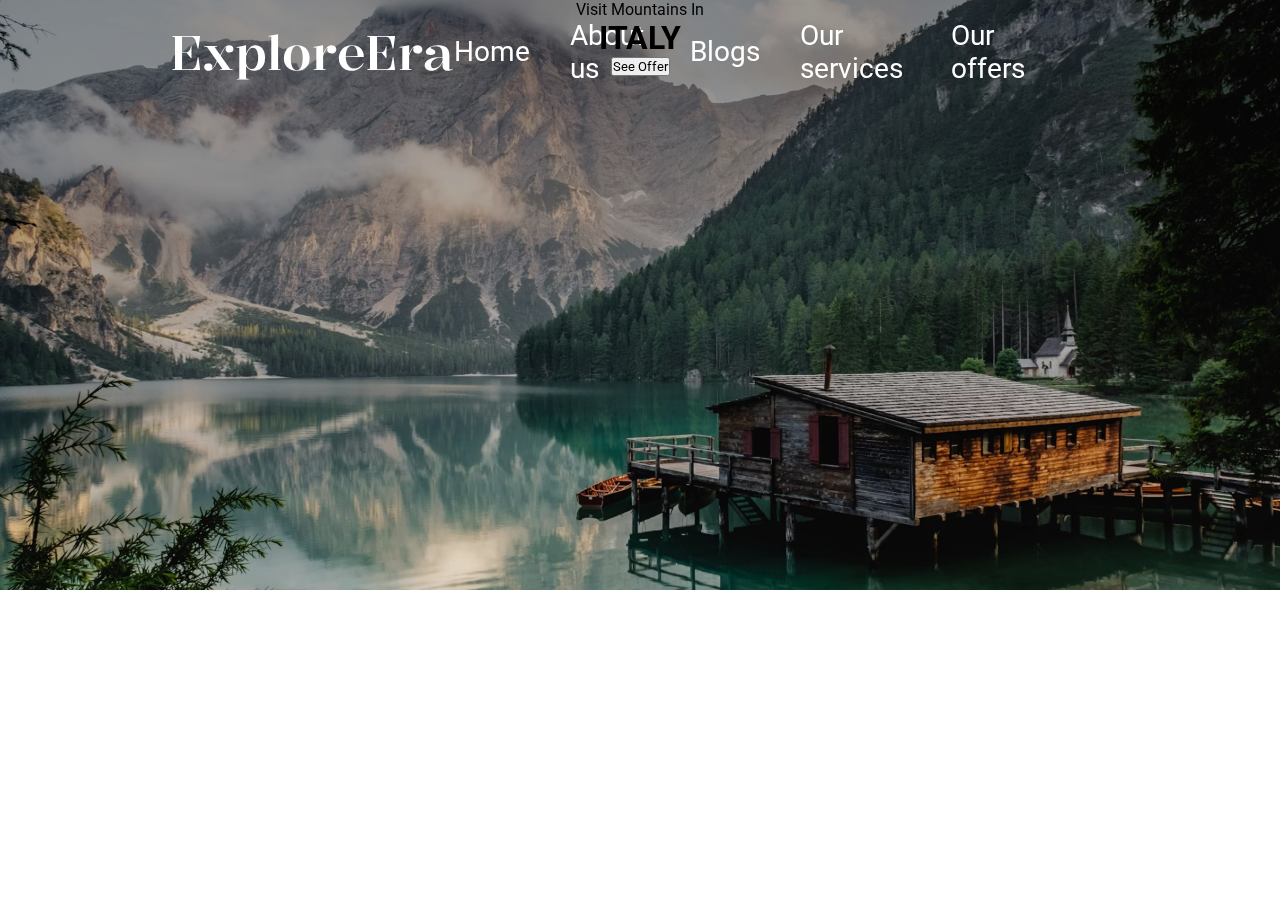
==== Home/index.html @ 0186b622 "header & First Section" ====
<!DOCTYPE html>
<html lang="en">
<head>
    <meta charset="UTF-8">
    <meta name="viewport" content="width=device-width, initial-scale=1.0">
    <link rel="stylesheet" href="style.css">
    <title>ExploreEra</title>
</head>
<body>
    <header>
        <nav>
            <div class="logo">
                <h1>ExploreEra</h1>
            </div>
            <menu>
                <a href="#">Home</a>
                <a href="#">About us</a>
                <a href="#">Blogs</a>
                <a href="#">Our services</a>
                <a href="#">Our offers</a>
                <div class="user"></div>
            </menu>
        </nav>
    </header>
    <section class="main">
        <img src="./images/main.png" alt="">
        <div class="main-text">
            <p>Visit Mountains In</p>
            <h1>ITALY</h1>
            <button>See Offer</button>
        </div>
    </section>
    <section></section>
    <section></section>
    <section></section>
    <section></section>
    <section></section>
    <footer></footer>

    <script src="./app.js"></script>
</body>
</html>
---- Home/style.css ----
@import url('https://fonts.googleapis.com/css2?family=Kalnia:wght@500&display=swap');
@import url('https://fonts.googleapis.com/css2?family=Kalnia:wght@500&family=Roboto:ital,wght@0,100;0,300;0,400;0,500;0,700;0,900;1,100;1,300;1,400;1,500;1,700;1,900&display=swap');

:root {
    --button-color: #FF6700;
    --text-title-color: #424244;
    --text-color: #252525;
    --bg-color: #EAE9E9;
}

* {
    margin: 0;
    padding: 0;
    box-sizing: border-box;
    font-family: "Roboto", sans-serif;
}

/* ------------- Header ----------- */
header {
    position: fixed;
    width: 100%;
    height: 105px;
    background-color: transparent;
    transition: background-color 0.3s ease;
    color: white;
    padding: 20px 170px 20px 170px;
    display: flex;
    gap: 10px;
    z-index: 99;
}

.header-fixed {
    background-color: var(--bg-color);
    color: var(--text-title-color);
}

nav {
    width: 100%;
    max-width: 1580px;
    margin: 0 auto;
    height: auto;
    display: flex;
    justify-content: space-between;
    align-items: center;
}

.logo h1{
    font-family: "Kalnia", serif;
    font-weight: 500;
    font-size: 48px;
    line-height: 64.56px;
}

/* ------------ Header Menu -------- */

menu {
    width: 831px;
    height: 40px;
    display: flex;
    justify-content: end;
    align-items: center;
    gap: 40px;
    transition: background-color 0.3s ease;
}

.fixed-colors {
    color: var(--text-title-color);
}

menu a {
    font-weight: 400;
    font-size: 28px;
    line-height: 32.81px;
    letter-spacing: 5%;
    text-decoration: none;
    color: white;
}

menu .user {
    width: 40px;
    height: 40px;
}

.user-default {
    background-image: url(./images/User\(1\).png);
}

.user-scrolled {
    background-image: url(./images/User.png);
}

/* ----------- Main Section -------- */

.main {
    position: absolute;
    width: 100%;
    display: flex;
    justify-content: center;
    padding: 0 170px;
}

.main img {
    position: absolute;
    top: 0;
    max-width: 100%; 
    height: auto; 
}

.main-text {
    position: relative;
    z-index: 99;
    display: flex;
    flex-direction: column;
    align-items: center;
    justify-content: center;
    margin: 0 auto;
}
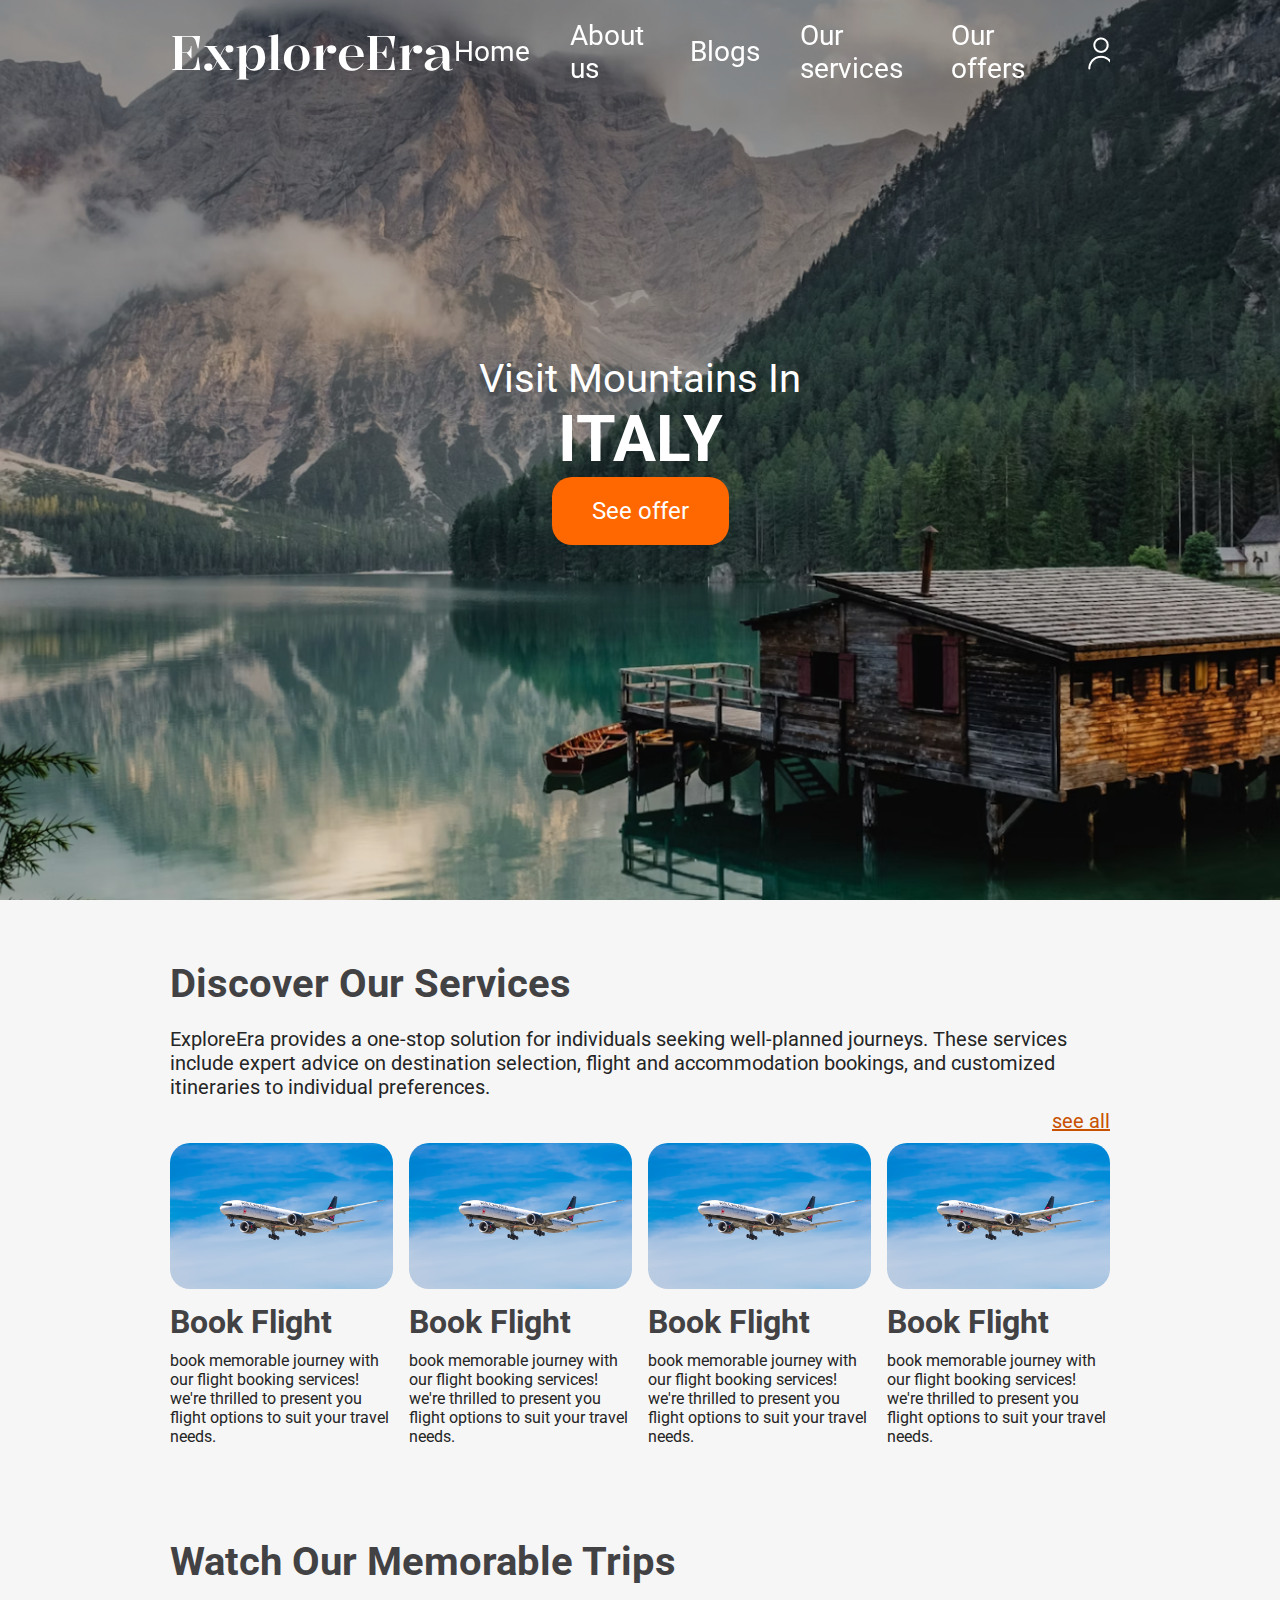
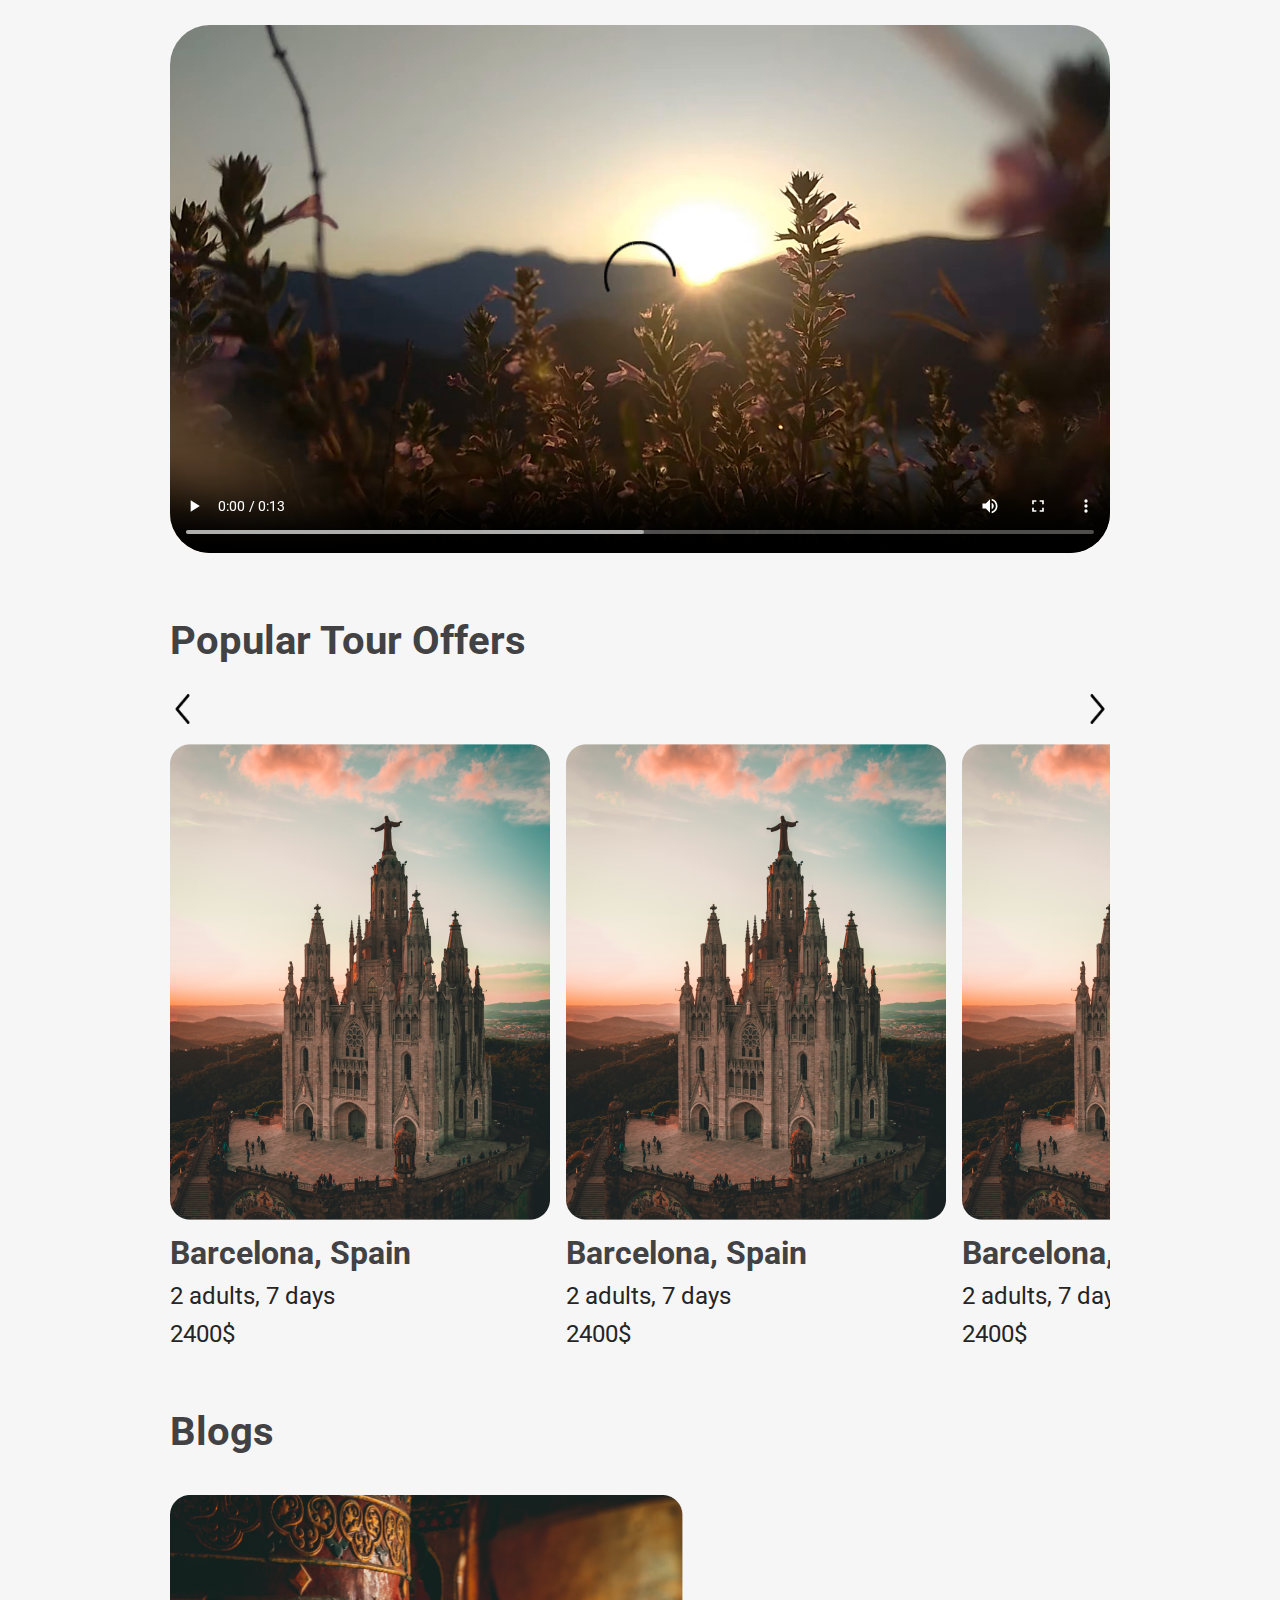
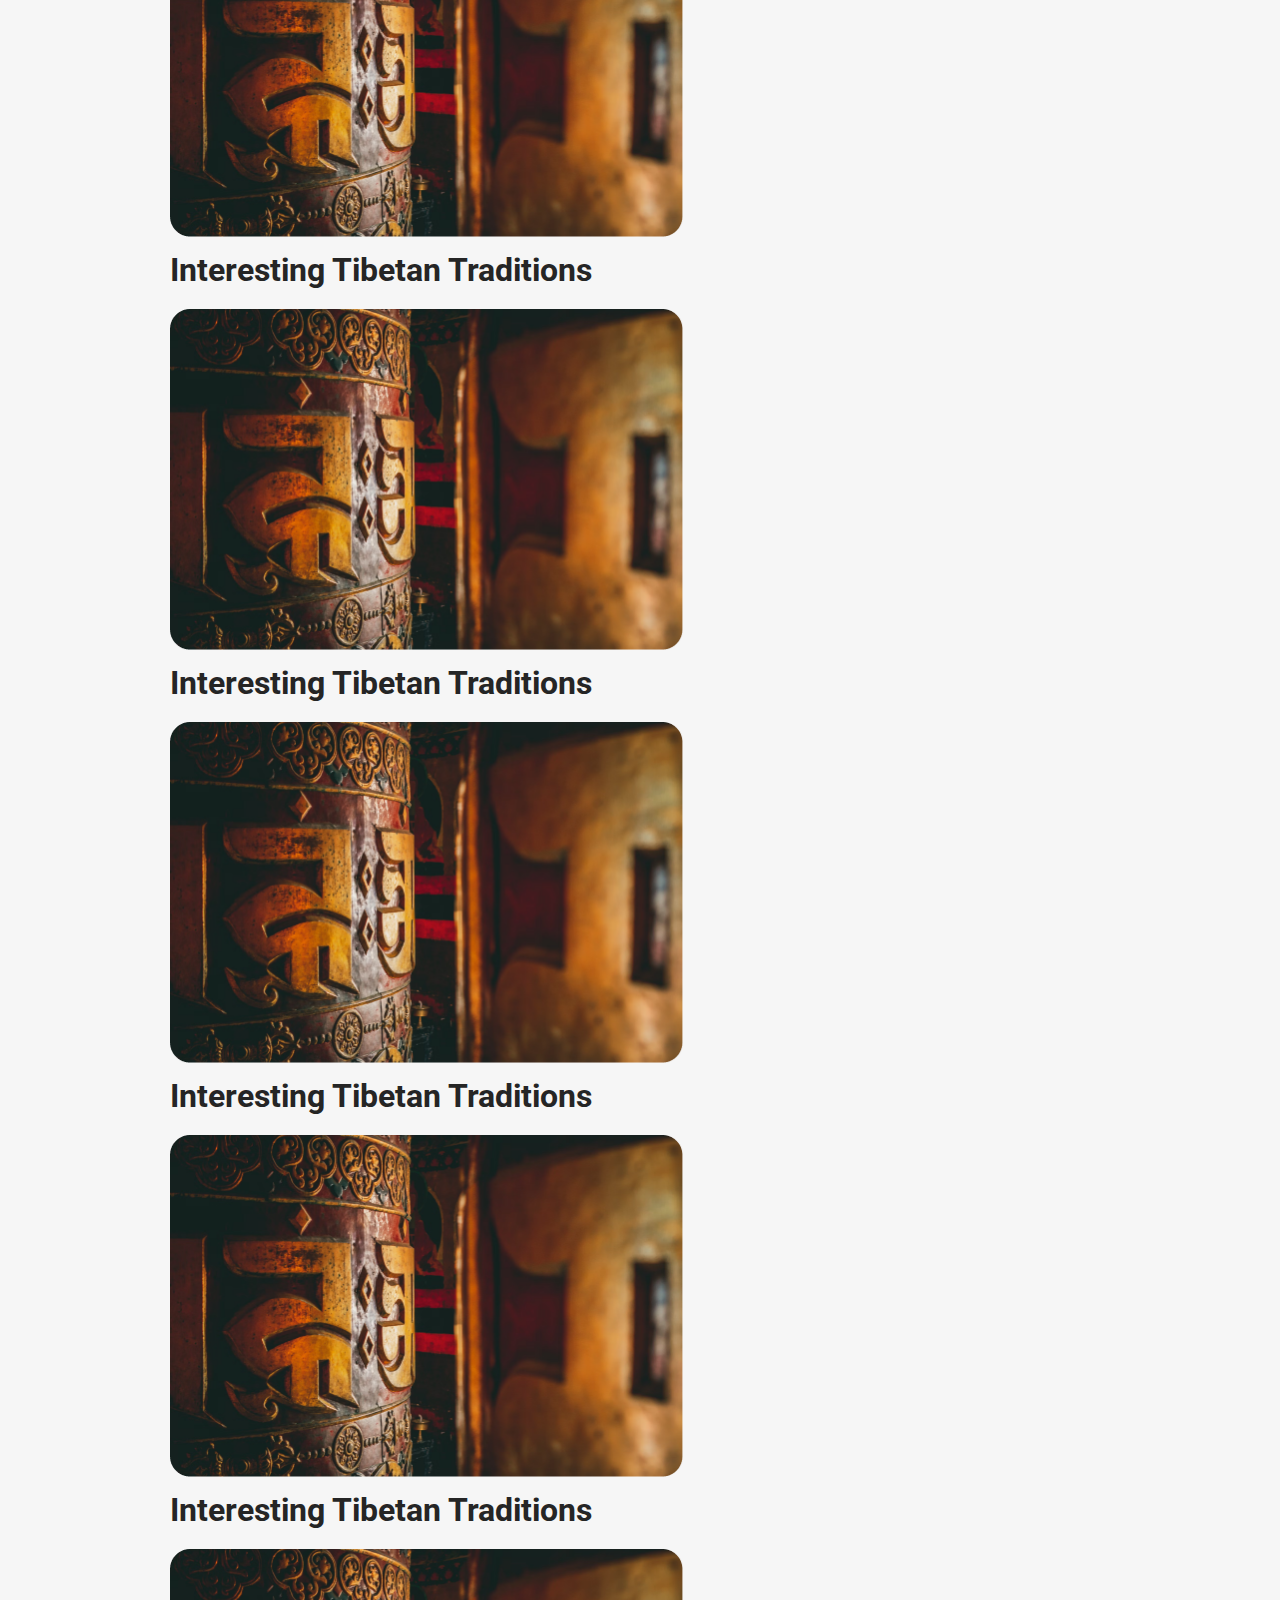
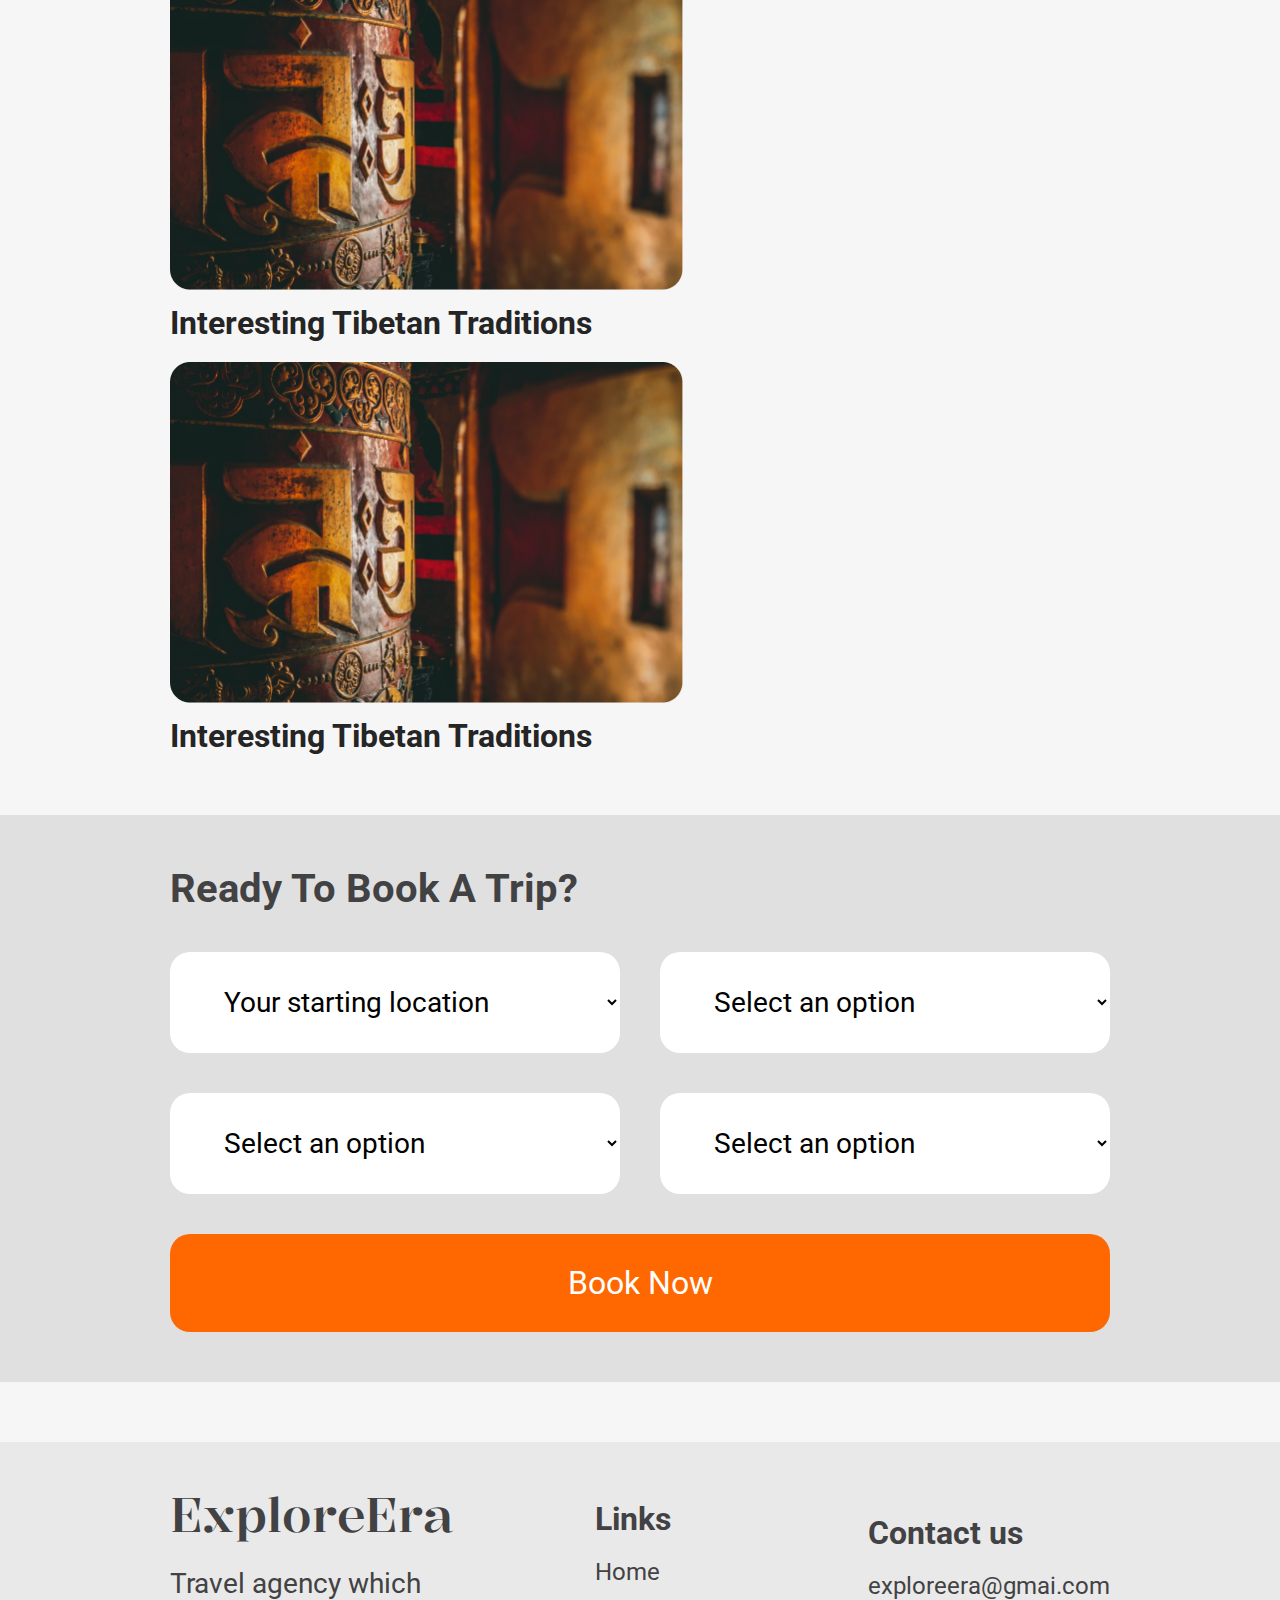
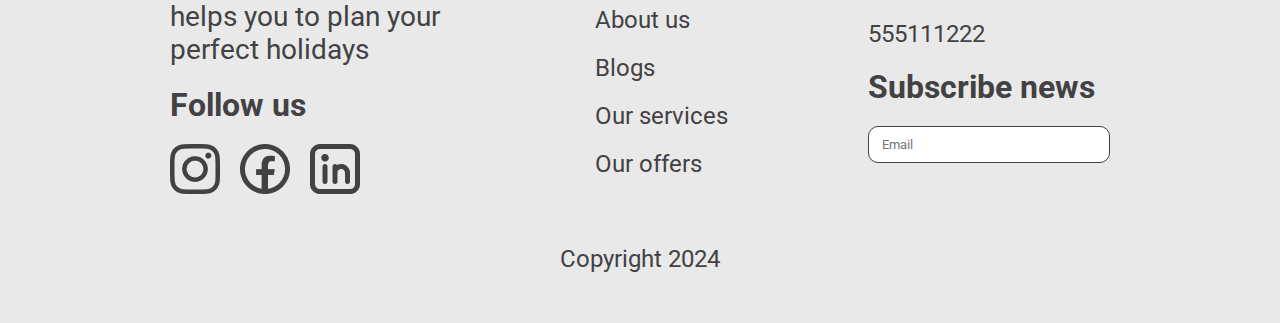
==== commit 3c79cb13: "Main Page Main markup" ====
--- a/Home/index.html
+++ b/Home/index.html
@@ -1,16 +1,18 @@
 <!DOCTYPE html>
 <html lang="en">
+
 <head>
     <meta charset="UTF-8">
     <meta name="viewport" content="width=device-width, initial-scale=1.0">
     <link rel="stylesheet" href="style.css">
     <title>ExploreEra</title>
 </head>
+
 <body>
     <header>
         <nav>
             <div class="logo">
-                <h1>ExploreEra</h1>
+                <a id="logo-text" href="./index.html">ExploreEra</a>
             </div>
             <menu>
                 <a href="#">Home</a>
@@ -18,25 +20,283 @@
                 <a href="#">Blogs</a>
                 <a href="#">Our services</a>
                 <a href="#">Our offers</a>
-                <div class="user"></div>
+                <div class="user user-default"></div>
             </menu>
         </nav>
     </header>
     <section class="main">
-        <img src="./images/main.png" alt="">
-        <div class="main-text">
-            <p>Visit Mountains In</p>
-            <h1>ITALY</h1>
-            <button>See Offer</button>
-        </div>
-    </section>
-    <section></section>
-    <section></section>
-    <section></section>
-    <section></section>
-    <section></section>
-    <footer></footer>
+        <div class="main-img">
+            <div class="main-text">
+                <p>Visit Mountains In</p>
+                <h1>ITALY</h1>
+                <button>See offer</button>
+            </div>
+        </div>
+    </section>
+    <section class="services">
+        <div class="services-container">
+            <div class="services-title">
+                <h1>Discover Our Services</h1>
+                <p>ExploreEra provides a one-stop solution for individuals seeking well-planned journeys. These services
+                    include expert advice on destination selection, flight and accommodation bookings, and customized
+                    itineraries to individual preferences.</p>
+            </div>
+            <div class="seeAll">
+                <a href="#">see all</a>
+            </div>
+            <div class="services-card">
+                <div class="first-card">
+                    <div class="first-card-img">
+                        <img src="./images/image 2(1).png" alt="">
+                    </div>
+                    <h3>Book Flight</h3>
+                    <p>book memorable journey with our flight booking services! we're thrilled to present you flight
+                        options to suit your travel needs.</p>
+                </div>
+                <div class="first-card">
+                    <div class="first-card-img">
+                        <img src="./images/image 2(1).png" alt="">
+                    </div>
+                    <h3>Book Flight</h3>
+                    <p>book memorable journey with our flight booking services! we're thrilled to present you flight
+                        options to suit your travel needs.</p>
+                </div>
+                <div class="first-card">
+                    <div class="first-card-img">
+                        <img src="./images/image 2(1).png" alt="">
+                    </div>
+                    <h3>Book Flight</h3>
+                    <p>book memorable journey with our flight booking services! we're thrilled to present you flight
+                        options to suit your travel needs.</p>
+                </div>
+                <div class="first-card">
+                    <div class="first-card-img">
+                        <img src="./images/image 2(1).png" alt="">
+                    </div>
+                    <h3>Book Flight</h3>
+                    <p>book memorable journey with our flight booking services! we're thrilled to present you flight
+                        options to suit your travel needs.</p>
+                </div>
+            </div>
+        </div>
+    </section>
+    <section class="video-section">
+        <div class="video-container">
+            <div class="video-title">
+                <h1>Watch Our Memorable Trips</h1>
+            </div>
+            <div class="video">
+                <video id="video1" controls>
+                    <source src="./images/Beautiful Sunrise & The Flowers NO COPYRIGHT VIDEO NATURE.mp4"
+                        type="video/mp4">
+                </video>
+            </div>
+        </div>
+    </section>
+    <section class="tour-offers-section">
+        <div class="tour-container">
+            <div class="tour-title">
+                <h1>Popular Tour Offers</h1>
+            </div>
+            <div class="carousel">
+                <img class="prev-btn" src="./images/back.png" alt="">
+                <img class="next-btn" src="./images/next.png" alt="">
+            </div>
+            <div class="carousel-card-container">
+                <div class="carousel-card">
+                    <div class="carousel-card-img">
+                        <img src="./images/image 5.png" alt="">
+                    </div>
+                    <h3>Barcelona, Spain</h3>
+                    <p>2 adults, 7 days</p>
+                    <p>2400$</p>
+                </div>
+                <div class="carousel-card">
+                    <div class="carousel-card-img">
+                        <img src="./images/image 5.png" alt="">
+                    </div>
+                    <h3>Barcelona, Spain</h3>
+                    <p>2 adults, 7 days</p>
+                    <p>2400$</p>
+                </div>
+                <div class="carousel-card">
+                    <div class="carousel-card-img">
+                        <img src="./images/image 5.png" alt="">
+                    </div>
+                    <h3>Barcelona, Spain</h3>
+                    <p>2 adults, 7 days</p>
+                    <p>2400$</p>
+                </div>
+                <div class="carousel-card">
+                    <div class="carousel-card-img">
+                        <img src="./images/image 5.png" alt="">
+                    </div>
+                    <h3>Barcelona, Spain</h3>
+                    <p>2 adults, 7 days</p>
+                    <p>2400$</p>
+                </div>
+                <div class="carousel-card">
+                    <div class="carousel-card-img">
+                        <img src="./images/image 5.png" alt="">
+                    </div>
+                    <h3>Barcelona, Spain</h3>
+                    <p>2 adults, 7 days</p>
+                    <p>2400$</p>
+                </div>
+                <div class="carousel-card">
+                    <div class="carousel-card-img">
+                        <img src="./images/image 5.png" alt="">
+                    </div>
+                    <h3>Barcelona, Spain</h3>
+                    <p>2 adults, 7 days</p>
+                    <p>2400$</p>
+                </div>
+                <div class="carousel-card">
+                    <div class="carousel-card-img">
+                        <img src="./images/image 5.png" alt="">
+                    </div>
+                    <h3>Barcelona, Spain</h3>
+                    <p>2 adults, 7 days</p>
+                    <p>2400$</p>
+                </div>
+                <div class="carousel-card">
+                    <div class="carousel-card-img">
+                        <img src="./images/image 5.png" alt="">
+                    </div>
+                    <h3>Barcelona, Spain</h3>
+                    <p>2 adults, 7 days</p>
+                    <p>2400$</p>
+                </div>
+                <div class="carousel-card">
+                    <div class="carousel-card-img">
+                        <img src="./images/image 5.png" alt="">
+                    </div>
+                    <h3>Barcelona, Spain</h3>
+                    <p>2 adults, 7 days</p>
+                    <p>2400$</p>
+                </div>
+            </div>
+        </div>
+    </section>
+    <section class="blogs-section">
+        <div class="blogs-container">
+            <h1>Blogs</h1>
+            <div class="blog-cards-container">
+                <div class="blog-cards">
+                    <div class="blogs-img">
+                        <img src="./images/image 6.png" alt="">
+                    </div>
+                    <h3>Interesting Tibetan Traditions</h3>
+                </div>
+                <div class="blog-cards">
+                    <div class="blogs-img">
+                        <img src="./images/image 6.png" alt="">
+                    </div>
+                    <h3>Interesting Tibetan Traditions</h3>
+                </div>
+                <div class="blog-cards">
+                    <div class="blogs-img">
+                        <img src="./images/image 6.png" alt="">
+                    </div>
+                    <h3>Interesting Tibetan Traditions</h3>
+                </div>
+                <div class="blog-cards">
+                    <div class="blogs-img">
+                        <img src="./images/image 6.png" alt="">
+                    </div>
+                    <h3>Interesting Tibetan Traditions</h3>
+                </div>
+                <div class="blog-cards">
+                    <div class="blogs-img">
+                        <img src="./images/image 6.png" alt="">
+                    </div>
+                    <h3>Interesting Tibetan Traditions</h3>
+                </div>
+                <div class="blog-cards">
+                    <div class="blogs-img">
+                        <img src="./images/image 6.png" alt="">
+                    </div>
+                    <h3>Interesting Tibetan Traditions</h3>
+                </div>
+            </div>
+        </div>
+    </section>
+    <section class="book">
+        <div class="book-container">
+            <h1>Ready To Book A Trip?</h1>
+            <div class="book-input">
+                <select id="dropdown" name="dropdown">
+                    <option value="default" selected>Your starting location</option>
+                    <option value="option1">Option 1</option>
+                    <option value="option2">Option 2</option>
+                    <option value="option3">Option 3</option>
+                </select>
+
+                <select id="dropdown" name="dropdown">
+                    <option value="default" selected>Select an option</option>
+                    <option value="option1">Option 1</option>
+                    <option value="option2">Option 2</option>
+                    <option value="option3">Option 3</option>
+                </select>
+
+                <select id="dropdown" name="dropdown">
+                    <option value="default" selected>Select an option</option>
+                    <option value="option1">Option 1</option>
+                    <option value="option2">Option 2</option>
+                    <option value="option3">Option 3</option>
+                </select>
+
+                <select id="dropdown" name="dropdown">
+                    <option value="default" selected>Select an option</option>
+                    <option value="option1">Option 1</option>
+                    <option value="option2">Option 2</option>
+                    <option value="option3">Option 3</option>
+                </select>
+
+            </div>
+            <button>Book Now</button>
+        </div>
+    </section>
+    <footer>
+        <div class="footer-container">
+            <div class="footer-links">
+                <div class="first-section">
+                    <h1>ExploreEra</h1>
+                    <p>Travel agency which helps you to plan your perfect holidays</p>
+                    <h3>Follow us</h3>
+                    <div class="social-links">
+                        <img src="./images/Vector.png" alt="instagram">
+                        <img src="./images/Vector(1).png" alt="Facebook">
+                        <img src="./images/Vector(2).png" alt="Linkdin">
+                    </div>
+                </div>
+                <div class="second-section">
+                    <h5>Links</h5>
+                    <p>Home</p>
+                    <p>About us</p>
+                    <p>Blogs</p>
+                    <p>Our services</p>
+                    <p>Our offers</p>
+                </div>
+                <div class="third-section">
+                    <div class="contact">
+                        <h2>Contact us</h2>
+                        <p>exploreera@gmai.com</p>
+                        <p>555111222</p>
+                    </div>
+                    <div class="sub-news">
+                        <h2>Subscribe news</h2>
+                        <input type="text" placeholder="Email">
+                    </div>
+                </div>
+            </div>
+            <div class="copyright">
+                <p>Copyright 2024</p>
+            </div>
+        </div>
+    </footer>
 
     <script src="./app.js"></script>
 </body>
+
 </html>--- a/Home/style.css
+++ b/Home/style.css
@@ -6,6 +6,9 @@
     --text-title-color: #424244;
     --text-color: #252525;
     --bg-color: #EAE9E9;
+    --button-hover: #C85100;
+    --book-background: #E0E0E0;
+    --main-bg-color: #F6F6F6;
 }
 
 * {
@@ -15,7 +18,33 @@
     font-family: "Roboto", sans-serif;
 }
 
+a {
+    text-decoration: none;
+    color: white;
+}
+
+body {
+    background-color: var(--main-bg-color);
+}
+
+.fixed-colors {
+    color: var(--text-title-color);
+}
+
+.header-fixed {
+    background-color: var(--bg-color);
+}
+.user-default {
+    background-image: url(./images/User\(1\).png);
+}
+
+.user-scrolled {
+    background-image: url(./images/User.png);
+}
+
+
 /* ------------- Header ----------- */
+
 header {
     position: fixed;
     width: 100%;
@@ -29,10 +58,6 @@
     z-index: 99;
 }
 
-.header-fixed {
-    background-color: var(--bg-color);
-    color: var(--text-title-color);
-}
 
 nav {
     width: 100%;
@@ -44,7 +69,8 @@
     align-items: center;
 }
 
-.logo h1{
+.logo a {
+    text-decoration: none;
     font-family: "Kalnia", serif;
     font-weight: 500;
     font-size: 48px;
@@ -63,9 +89,6 @@
     transition: background-color 0.3s ease;
 }
 
-.fixed-colors {
-    color: var(--text-title-color);
-}
 
 menu a {
     font-weight: 400;
@@ -81,37 +104,456 @@
     height: 40px;
 }
 
-.user-default {
-    background-image: url(./images/User\(1\).png);
-}
-
-.user-scrolled {
-    background-image: url(./images/User.png);
-}
 
 /* ----------- Main Section -------- */
 
 .main {
-    position: absolute;
-    width: 100%;
-    display: flex;
-    justify-content: center;
+    width: 100%;
+    height: 100vh;
+    display: flex;
+    justify-content: center;  
+}
+
+.main-img {
+    width: 100%;
+    background-image: url(./images/main.png);
+    background-repeat: no-repeat;
+    background-size: cover;
+    background-position: center;
+
     padding: 0 170px;
-}
-
-.main img {
-    position: absolute;
-    top: 0;
-    max-width: 100%; 
-    height: auto; 
-}
+    display: flex;
+    justify-content: center;
+    align-items: center; 
+}
+
 
 .main-text {
-    position: relative;
-    z-index: 99;
+    z-index: 98;
     display: flex;
     flex-direction: column;
     align-items: center;
     justify-content: center;
     margin: 0 auto;
 }
+
+.main-text p {
+    color: white;
+    font-size: 40px;
+}
+
+.main-text h1 {
+    color: white;
+    letter-spacing: 10%;
+    font-weight: bold;
+    font-size: 64px;
+}
+
+.main-text button {
+    background-color: var(--button-color);
+    padding: 20px 40px;
+    border: none;
+    border-radius: 20px;
+
+    font-size: 24px;
+    color: white;
+}
+
+.main-text button:hover {
+    cursor: pointer;
+    background-color: var(--button-hover);
+}
+
+/* -----------------  Services section ---------- */
+
+.services {
+    width: 100%;
+    padding: 0 170px;
+    display: flex;
+    justify-content: center;
+    margin-bottom: 92px;
+}
+
+.services-container {
+    width: 100%;
+    max-width: 1580px;
+    margin-top: 60px;
+}
+
+.services-title h1 {
+    font-size: 40px;
+    color: var(--text-title-color);
+    margin-bottom: 20px;
+}
+
+.services-title p {
+    font-size: 20px;
+    color: var(--text-color);
+    margin-bottom: 10px;
+}
+
+.seeAll {
+    display: flex;
+    justify-content: end;
+}
+
+.seeAll a {
+    color: #C85100;
+    text-decoration: underline;
+    font-size: 20px;
+    margin-bottom: 10px;
+}
+
+/* ------------ Services Cards ----------- */
+
+.services-card {
+    width: 100%;
+    display: flex;
+    justify-content: space-between;
+    align-items: center;
+    gap: 1rem;
+}
+
+.first-card {
+    width: 40%;
+}
+
+.first-card-img img{
+    width: 100%;
+    border-radius: 20px;
+}
+
+.first-card h3 {
+    margin: 10px 0;
+    font-size: 32px;
+    color: var(--text-title-color);
+}
+
+.first-card p {
+    font-size: 1rem;
+    color: var(--text-color);
+}
+
+/* ------------ Video Section ----------- */
+
+.video-section {
+    width: 100%;
+    padding: 0 170px;
+    display: flex;
+    justify-content: center;
+    align-items: center;
+    margin-bottom: 60px;
+}
+
+.video-container {
+    width: 100%;
+    max-width: 1580px;
+}
+
+.video-title h1 {
+    font-size: 40px;
+    color: var(--text-title-color);
+    margin-bottom: 40px;
+}
+
+.video video{
+    width: 100%;
+    max-width: 1580px;
+    border-radius: 40px;
+}
+
+/* ------------ Popular Tour Offers Section ------------ */
+
+.tour-offers-section {
+    width: 100%;
+    padding: 0 170px;
+    display: flex;
+    justify-content: center;
+    align-items: center;
+    margin-bottom: 60px;
+}
+
+.tour-container {
+    width: 100%;
+    max-width: 1580px;
+    overflow: hidden;
+}
+
+.tour-title h1 {
+    font-size: 40px;
+    color: var(--text-title-color);
+    margin-bottom: 30px;
+}
+
+.carousel {
+    width: 100%;
+    display: flex;
+    justify-content: space-between;
+    margin-bottom: 20px;
+}
+
+.carousel :first-child {
+    width: 25px;
+    height: 30px;
+    cursor: pointer;
+    color: var(--text-title-color);
+}
+
+.carousel :last-child {
+    width: 25px;
+    height: 30px;
+    cursor: pointer;
+    color: var(--text-title-color);
+}
+
+.carousel-card-container {
+    width: 100%;
+    display: flex;
+    justify-content: space-between;
+    align-items: center;
+    gap: 1rem;
+    transition: transform 0.6s ease;
+}
+
+.carousel-card {
+    width: 380px;
+    display: flex;
+    flex-direction: column;
+    gap: 10px;
+    flex: 0 0 auto;
+}
+
+.carousel-card-img img{
+    width: 100%;
+}
+
+.carousel-card h3 {
+    font-size: 32px;
+    color: var(--text-title-color);
+}
+
+.carousel-card p {
+    font-size: 24px;
+    color: var(--text-color);
+}
+
+/* -------------- Blogs Section ------------- */
+.blogs-section {
+    width: 100%;
+    padding: 0 170px;
+    display: flex;
+    justify-content: center;
+    align-items: center;
+    margin-bottom: 60px;
+}
+
+.blogs-container {
+    width: 100%;
+    max-width: 1580px;
+}
+
+.blogs-container h1{
+    font-size: 40px;
+    color: var(--text-title-color);
+    margin-bottom: 40px;
+}
+
+.blog-cards-container {
+    width: 100%;
+    display: flex;
+    flex-wrap: wrap;
+    gap: 20px;
+}
+
+.blog-cards {
+    width: 513px;
+    display: flex;
+    flex-direction: column;
+    gap: 10px;
+}
+
+.blogs-img img {
+    width: 100%;
+}
+
+.blog-cards h3 {
+    font-size: 32px;
+    color: var(--text-color);
+}
+
+/* ----------------- Tour Book Section ---------- */
+.book {
+    width: 100%;
+    padding: 50px 170px;
+    display: flex;
+    justify-content: center;
+    align-items: center;
+    background-color: var(--book-background);
+    margin-bottom: 60px;
+}
+
+.book-container {
+    width: 100%;
+    max-width: 1580px;
+}
+
+.book-container h1 {
+    font-size: 40px;
+    color: var(--text-title-color);
+    margin-bottom: 40px;
+}
+
+.book-input {
+    width: 100%;
+    display: grid;
+    grid-template-rows: repeat(2, auto);
+    grid-template-columns: repeat(2, 1fr);
+    gap: 40px; 
+    margin-bottom: 40px;
+}
+
+.book-input select {
+    padding: 33px 50px;
+    background-color: white;
+    border: none;
+    border-radius: 20px;
+    font-size: 28px;
+}
+
+.book-input select option {
+    font-size: 28px;
+    color: var(--text-color);
+}
+
+.book-container button {
+    width: 100%;
+    padding: 30px 0;
+    color: white;
+    font-size: 32px;
+    border: none;
+    border-radius: 20px;
+    background-color: var(--button-color);
+}
+
+.book-container button:hover {
+    background-color: var(--button-hover);
+    cursor: pointer;
+}
+
+/* --------------- Footer Section ----------- */
+
+footer {
+    width: 100%;
+    padding: 40px 170px 10px 170px;
+    display: flex;
+    justify-content: center;
+    align-items: center;
+    background-color: var(--bg-color);
+}
+
+.footer-container {
+    width: 100%;
+    max-width: 1580px;
+    display: flex;
+    flex-direction: column;
+    gap: 10px;
+}
+
+.footer-links {
+    width: 100%;
+    display: flex;
+    justify-content: space-between;
+    align-items: center;
+}
+
+.first-section {
+    display: flex;
+    flex-direction: column;
+    gap: 20px;
+    width: min-content;
+} 
+
+.first-section h1 {
+    font-family: "Kalnia", serif;
+    font-weight: 500;
+    font-size: 48px;
+    line-height: 64.56px;
+    color: var(--text-title-color);
+}
+
+.first-section p {
+    font-size: 28px;
+    color: var(--text-title-color);
+}
+
+.first-section h3 {
+    font-size: 32px;
+    color: var(--text-title-color);
+}
+
+.social-links {
+    display: flex;
+    gap: 20px;
+}
+
+.second-section {
+    display: flex;
+    flex-direction: column;
+    gap: 20px;
+}
+
+.second-section h5 {
+    font-size: 32px;
+    color: var(--text-title-color);
+}
+
+.second-section p {
+    font-size: 24px;
+    color: var(--text-title-color);
+}
+
+.third-section {
+    display: flex;
+    flex-direction: column;
+    gap: 20px;
+}
+
+.third-section .contact,
+.third-section .sub-news {
+    display: flex;
+    flex-direction: column;
+    gap: 20px;
+} 
+.third-section .contact h2{
+    font-size: 32px;
+    color: var(--text-title-color);
+}
+
+.third-section .contact p{
+    font-size: 24px;
+    color: var(--text-title-color);
+}
+
+.third-section .sub-news h2 {
+    font-size: 32px;
+    color: var(--text-title-color);
+}
+
+.third-section .sub-news input {
+    padding: 10px 13px;
+    border-radius: 10px;
+    border: 1px solid var(--text-title-color);
+}
+
+.copyright {
+    width: 100%;
+    display: flex;
+    justify-content: center;
+    align-items: center;
+    margin: 40px 0;
+}
+
+.copyright p {
+    font-size: 24px;
+    color: var(--text-title-color);
+}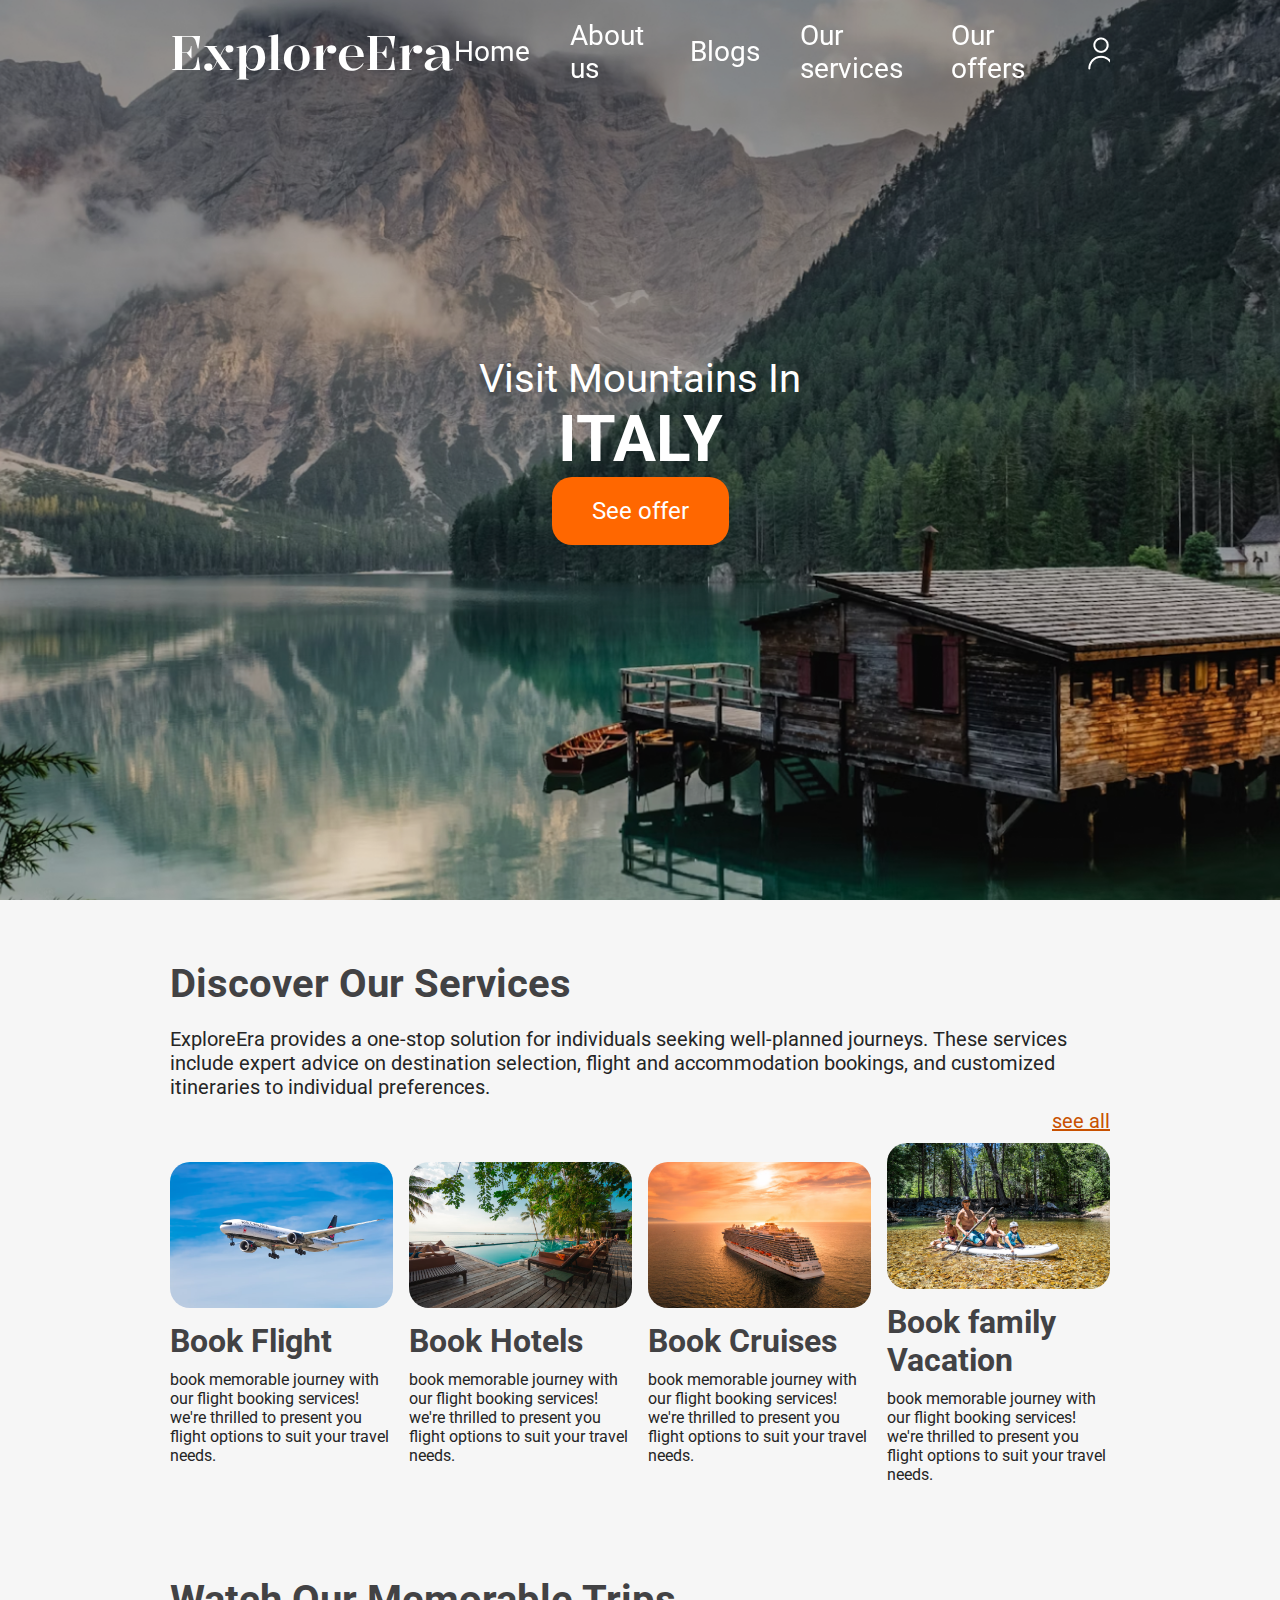
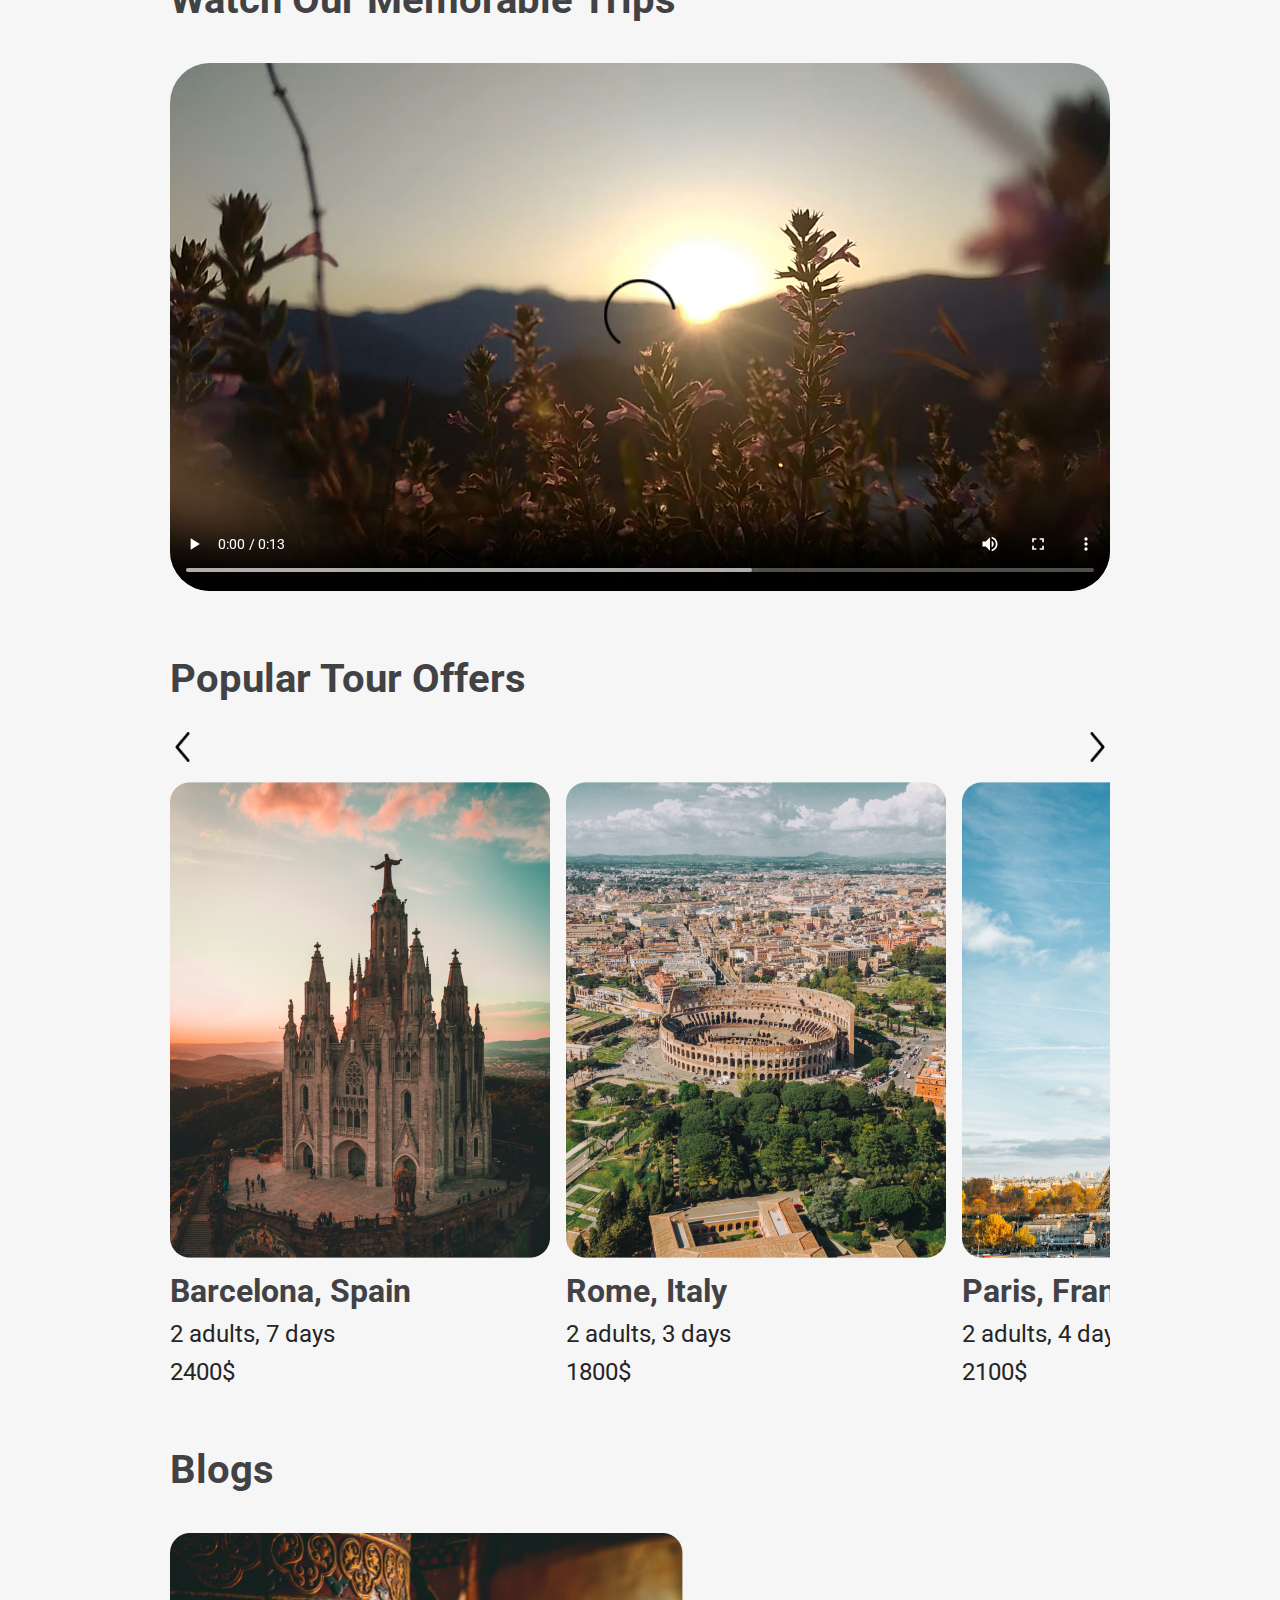
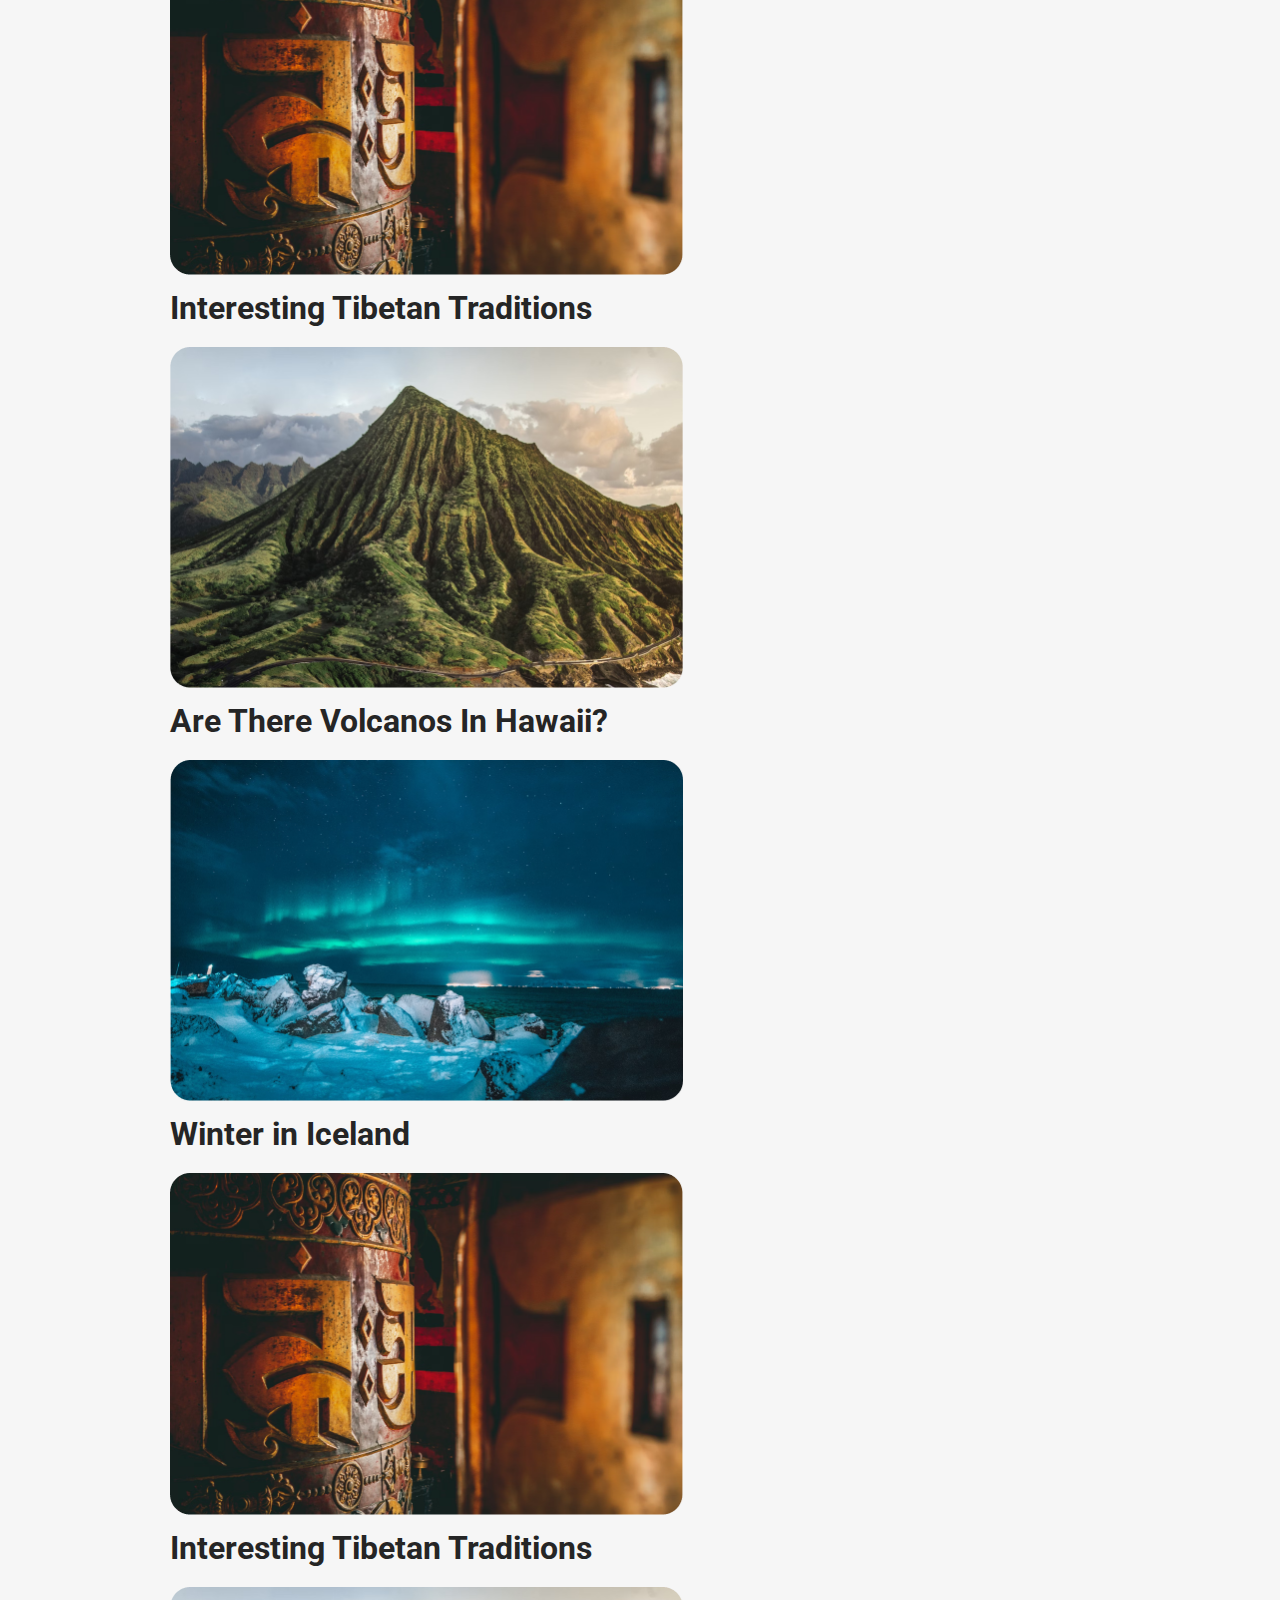
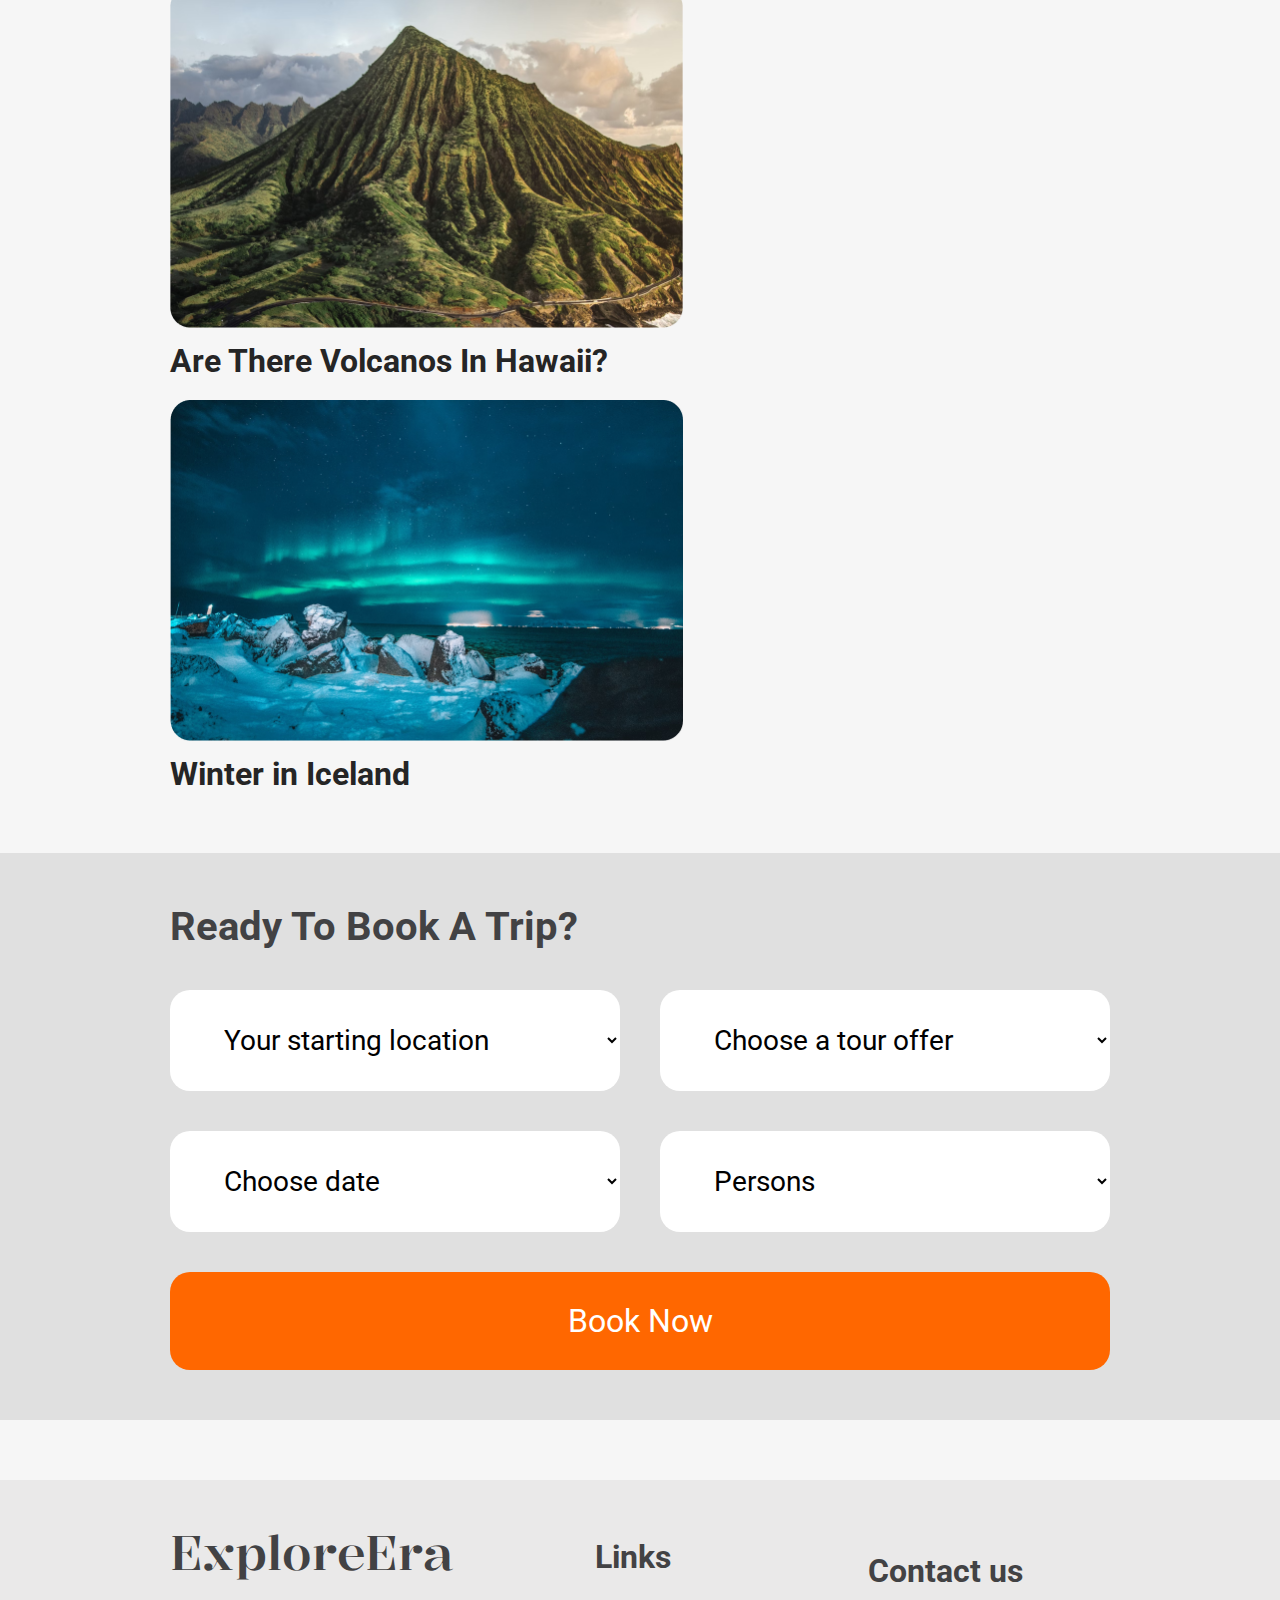
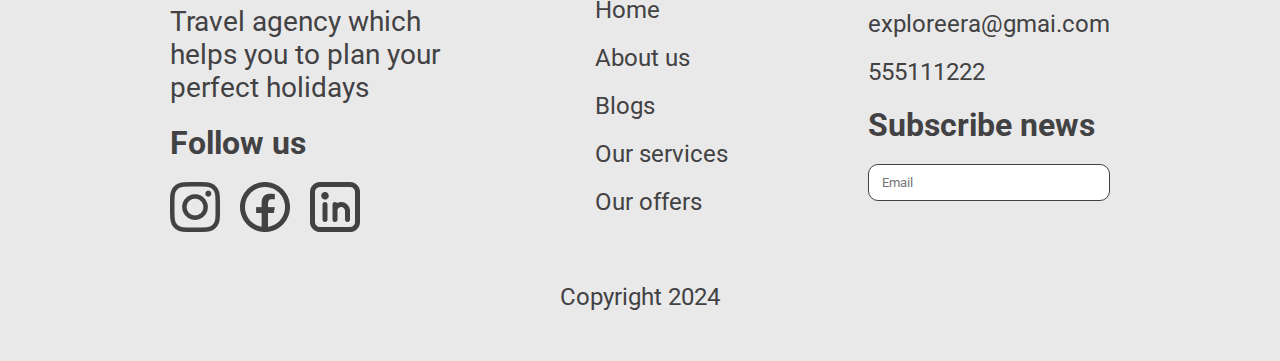
==== commit 117aa2fb: "home Page done" ====
--- a/Home/index.html
+++ b/Home/index.html
@@ -15,12 +15,19 @@
                 <a id="logo-text" href="./index.html">ExploreEra</a>
             </div>
             <menu>
-                <a href="#">Home</a>
+                <a href="./index.html">Home</a>
                 <a href="#">About us</a>
                 <a href="#">Blogs</a>
-                <a href="#">Our services</a>
+                <a href="../services/flights/flights.html">Our services</a>
                 <a href="#">Our offers</a>
-                <div class="user user-default"></div>
+                <div class="user user-default" id="user"></div>
+                <div id="clickUserContainer">
+                    <div class="clickUser">
+                        <a href="../sign_in/sign_in.html">Sign in</a>
+                        <a href="../sign_up/sign_up.html">Sign up</a>
+                        <a href="#">Sign out</a>
+                    </div>
+                </div>
             </menu>
         </nav>
     </header>
@@ -45,38 +52,7 @@
                 <a href="#">see all</a>
             </div>
             <div class="services-card">
-                <div class="first-card">
-                    <div class="first-card-img">
-                        <img src="./images/image 2(1).png" alt="">
-                    </div>
-                    <h3>Book Flight</h3>
-                    <p>book memorable journey with our flight booking services! we're thrilled to present you flight
-                        options to suit your travel needs.</p>
-                </div>
-                <div class="first-card">
-                    <div class="first-card-img">
-                        <img src="./images/image 2(1).png" alt="">
-                    </div>
-                    <h3>Book Flight</h3>
-                    <p>book memorable journey with our flight booking services! we're thrilled to present you flight
-                        options to suit your travel needs.</p>
-                </div>
-                <div class="first-card">
-                    <div class="first-card-img">
-                        <img src="./images/image 2(1).png" alt="">
-                    </div>
-                    <h3>Book Flight</h3>
-                    <p>book memorable journey with our flight booking services! we're thrilled to present you flight
-                        options to suit your travel needs.</p>
-                </div>
-                <div class="first-card">
-                    <div class="first-card-img">
-                        <img src="./images/image 2(1).png" alt="">
-                    </div>
-                    <h3>Book Flight</h3>
-                    <p>book memorable journey with our flight booking services! we're thrilled to present you flight
-                        options to suit your travel needs.</p>
-                </div>
+                <!-- Card From Data -->
             </div>
         </div>
     </section>
@@ -87,7 +63,7 @@
             </div>
             <div class="video">
                 <video id="video1" controls>
-                    <source src="./images/Beautiful Sunrise & The Flowers NO COPYRIGHT VIDEO NATURE.mp4"
+                    <source src="../data/images/videos/Beautiful Sunrise & The Flowers NO COPYRIGHT VIDEO NATURE.mp4"
                         type="video/mp4">
                 </video>
             </div>
@@ -99,82 +75,11 @@
                 <h1>Popular Tour Offers</h1>
             </div>
             <div class="carousel">
-                <img class="prev-btn" src="./images/back.png" alt="">
-                <img class="next-btn" src="./images/next.png" alt="">
+                <img class="prev-btn" src="../data/images/carousel-icons/back.png" alt="">
+                <img class="next-btn" src="../data/images/carousel-icons/next.png" alt="">
             </div>
             <div class="carousel-card-container">
-                <div class="carousel-card">
-                    <div class="carousel-card-img">
-                        <img src="./images/image 5.png" alt="">
-                    </div>
-                    <h3>Barcelona, Spain</h3>
-                    <p>2 adults, 7 days</p>
-                    <p>2400$</p>
-                </div>
-                <div class="carousel-card">
-                    <div class="carousel-card-img">
-                        <img src="./images/image 5.png" alt="">
-                    </div>
-                    <h3>Barcelona, Spain</h3>
-                    <p>2 adults, 7 days</p>
-                    <p>2400$</p>
-                </div>
-                <div class="carousel-card">
-                    <div class="carousel-card-img">
-                        <img src="./images/image 5.png" alt="">
-                    </div>
-                    <h3>Barcelona, Spain</h3>
-                    <p>2 adults, 7 days</p>
-                    <p>2400$</p>
-                </div>
-                <div class="carousel-card">
-                    <div class="carousel-card-img">
-                        <img src="./images/image 5.png" alt="">
-                    </div>
-                    <h3>Barcelona, Spain</h3>
-                    <p>2 adults, 7 days</p>
-                    <p>2400$</p>
-                </div>
-                <div class="carousel-card">
-                    <div class="carousel-card-img">
-                        <img src="./images/image 5.png" alt="">
-                    </div>
-                    <h3>Barcelona, Spain</h3>
-                    <p>2 adults, 7 days</p>
-                    <p>2400$</p>
-                </div>
-                <div class="carousel-card">
-                    <div class="carousel-card-img">
-                        <img src="./images/image 5.png" alt="">
-                    </div>
-                    <h3>Barcelona, Spain</h3>
-                    <p>2 adults, 7 days</p>
-                    <p>2400$</p>
-                </div>
-                <div class="carousel-card">
-                    <div class="carousel-card-img">
-                        <img src="./images/image 5.png" alt="">
-                    </div>
-                    <h3>Barcelona, Spain</h3>
-                    <p>2 adults, 7 days</p>
-                    <p>2400$</p>
-                </div>
-                <div class="carousel-card">
-                    <div class="carousel-card-img">
-                        <img src="./images/image 5.png" alt="">
-                    </div>
-                    <h3>Barcelona, Spain</h3>
-                    <p>2 adults, 7 days</p>
-                    <p>2400$</p>
-                </div>
-                <div class="carousel-card">
-                    <div class="carousel-card-img">
-                        <img src="./images/image 5.png" alt="">
-                    </div>
-                    <h3>Barcelona, Spain</h3>
-                    <p>2 adults, 7 days</p>
-                    <p>2400$</p>
-                </div>
+                <!-- Card From Data -->
             </div>
         </div>
     </section>
@@ -182,42 +87,7 @@
         <div class="blogs-container">
             <h1>Blogs</h1>
             <div class="blog-cards-container">
-                <div class="blog-cards">
-                    <div class="blogs-img">
-                        <img src="./images/image 6.png" alt="">
-                    </div>
-                    <h3>Interesting Tibetan Traditions</h3>
-                </div>
-                <div class="blog-cards">
-                    <div class="blogs-img">
-                        <img src="./images/image 6.png" alt="">
-                    </div>
-                    <h3>Interesting Tibetan Traditions</h3>
-                </div>
-                <div class="blog-cards">
-                    <div class="blogs-img">
-                        <img src="./images/image 6.png" alt="">
-                    </div>
-                    <h3>Interesting Tibetan Traditions</h3>
-                </div>
-                <div class="blog-cards">
-                    <div class="blogs-img">
-                        <img src="./images/image 6.png" alt="">
-                    </div>
-                    <h3>Interesting Tibetan Traditions</h3>
-                </div>
-                <div class="blog-cards">
-                    <div class="blogs-img">
-                        <img src="./images/image 6.png" alt="">
-                    </div>
-                    <h3>Interesting Tibetan Traditions</h3>
-                </div>
-                <div class="blog-cards">
-                    <div class="blogs-img">
-                        <img src="./images/image 6.png" alt="">
-                    </div>
-                    <h3>Interesting Tibetan Traditions</h3>
-                </div>
+                <!-- Blogs From Data -->
             </div>
         </div>
     </section>
@@ -227,30 +97,37 @@
             <div class="book-input">
                 <select id="dropdown" name="dropdown">
                     <option value="default" selected>Your starting location</option>
-                    <option value="option1">Option 1</option>
-                    <option value="option2">Option 2</option>
-                    <option value="option3">Option 3</option>
+                    <option value="option1">Rome, Italy</option>
+                    <option value="option2">Luxor City, Egypt</option>
+                    <option value="option3">Paris, France</option>
+                    <option value="option4">Barcelona, Spain</option>
+                    <option value="option5">Tsavo, Kenya</option>
+                    <option value="option6">Prague, Chequia</option>
+                    <option value="option7">Shanghai, China</option>
+                    <option value="option8">Hanauma, Hawaii</option>
                 </select>
 
                 <select id="dropdown" name="dropdown">
-                    <option value="default" selected>Select an option</option>
-                    <option value="option1">Option 1</option>
-                    <option value="option2">Option 2</option>
-                    <option value="option3">Option 3</option>
+                    <option value="default" selected>Choose a tour offer</option>
+                    <option value="option1">Adventure Tour</option>
+                    <option value="option2">Cultural Immersion Tour</option>
+                    <option value="option3">Luxury Escapes Tour</option>
+                    <option value="option4">Culinary Tour</option>
                 </select>
 
                 <select id="dropdown" name="dropdown">
-                    <option value="default" selected>Select an option</option>
-                    <option value="option1">Option 1</option>
-                    <option value="option2">Option 2</option>
-                    <option value="option3">Option 3</option>
+                    <option value="default" selected>Choose date</option>
+                    <option value="option1">04/05/2024 - 04/10/2024</option>
+                    <option value="option2">04/10/2024 - 04/15/2024</option>
+                    <option value="option3">04/15/2024 - 04/20/2024</option>
                 </select>
 
                 <select id="dropdown" name="dropdown">
-                    <option value="default" selected>Select an option</option>
-                    <option value="option1">Option 1</option>
-                    <option value="option2">Option 2</option>
-                    <option value="option3">Option 3</option>
+                    <option value="default" selected>Persons</option>
+                    <option value="option1">1 - 3</option>
+                    <option value="option2">3 - 6</option>
+                    <option value="option3">6 - 10</option>
+                    <option value="option4">10 - 20</option>
                 </select>
 
             </div>
@@ -265,9 +142,9 @@
                     <p>Travel agency which helps you to plan your perfect holidays</p>
                     <h3>Follow us</h3>
                     <div class="social-links">
-                        <img src="./images/Vector.png" alt="instagram">
-                        <img src="./images/Vector(1).png" alt="Facebook">
-                        <img src="./images/Vector(2).png" alt="Linkdin">
+                        <img src="../data/images/social-icons/Vector.png" alt="instagram">
+                        <img src="../data/images/social-icons/Vector(1).png" alt="Facebook">
+                        <img src="../data/images/social-icons/Vector(2).png" alt="Linkdin">
                     </div>
                 </div>
                 <div class="second-section">
@@ -296,7 +173,7 @@
         </div>
     </footer>
 
-    <script src="./app.js"></script>
+    <script src="./app.js" type="module"></script>
 </body>
 
 </html>--- a/Home/style.css
+++ b/Home/style.css
@@ -35,11 +35,11 @@
     background-color: var(--bg-color);
 }
 .user-default {
-    background-image: url(./images/User\(1\).png);
+    background-image: url(../data/images/user-icon/User\(1\).png);
 }
 
 .user-scrolled {
-    background-image: url(./images/User.png);
+    background-image: url(../data/images/user-icon/User.png);
 }
 
 
@@ -99,9 +99,40 @@
     color: white;
 }
 
+menu a:hover {
+    color: var(--button-hover);
+}
+
 menu .user {
     width: 40px;
     height: 40px;
+    cursor: pointer;
+}
+
+#clickUserContainer {
+    position: absolute;
+    top: 120px;
+    width: 200px;
+    border-radius: 10px;
+    background-color: white;
+    display: none;
+}
+
+.clickUser {
+    display: flex;
+    flex-direction: column;
+    padding: 10px 15px;
+}
+
+#clickUserContainer .clickUser a {
+    font-size: 24px;
+    color: var(--text-title-color);
+    padding: 5px 0px;
+    border-bottom: 1px solid var(--button-color);
+}
+
+#clickUserContainer .clickUser a:hover {
+    color: var(--button-hover);
 }
 
 
@@ -116,7 +147,7 @@
 
 .main-img {
     width: 100%;
-    background-image: url(./images/main.png);
+    background-image: url(../data/images/hero-bg-img/main.png);
     background-repeat: no-repeat;
     background-size: cover;
     background-position: center;
@@ -423,6 +454,7 @@
 .book-input select option {
     font-size: 28px;
     color: var(--text-color);
+    border-bottom: 2px solid gray;
 }
 
 .book-container button {
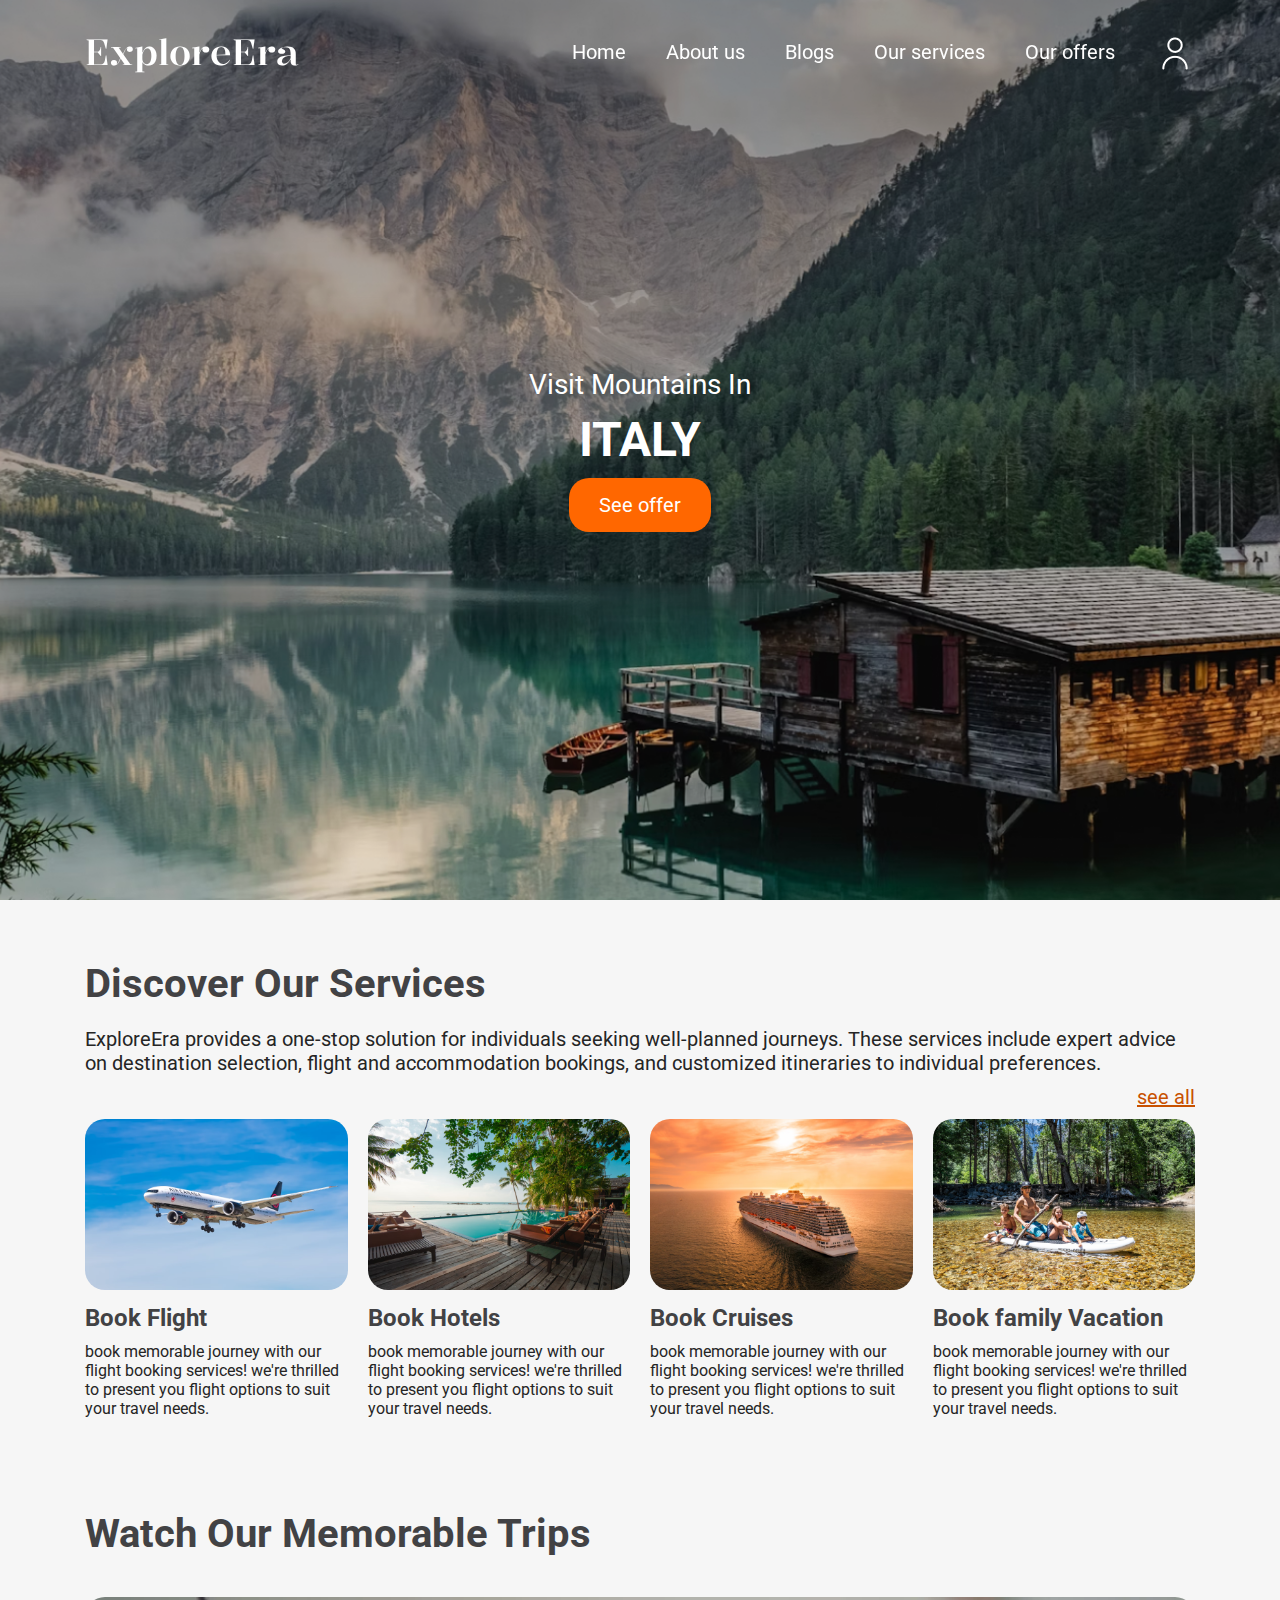
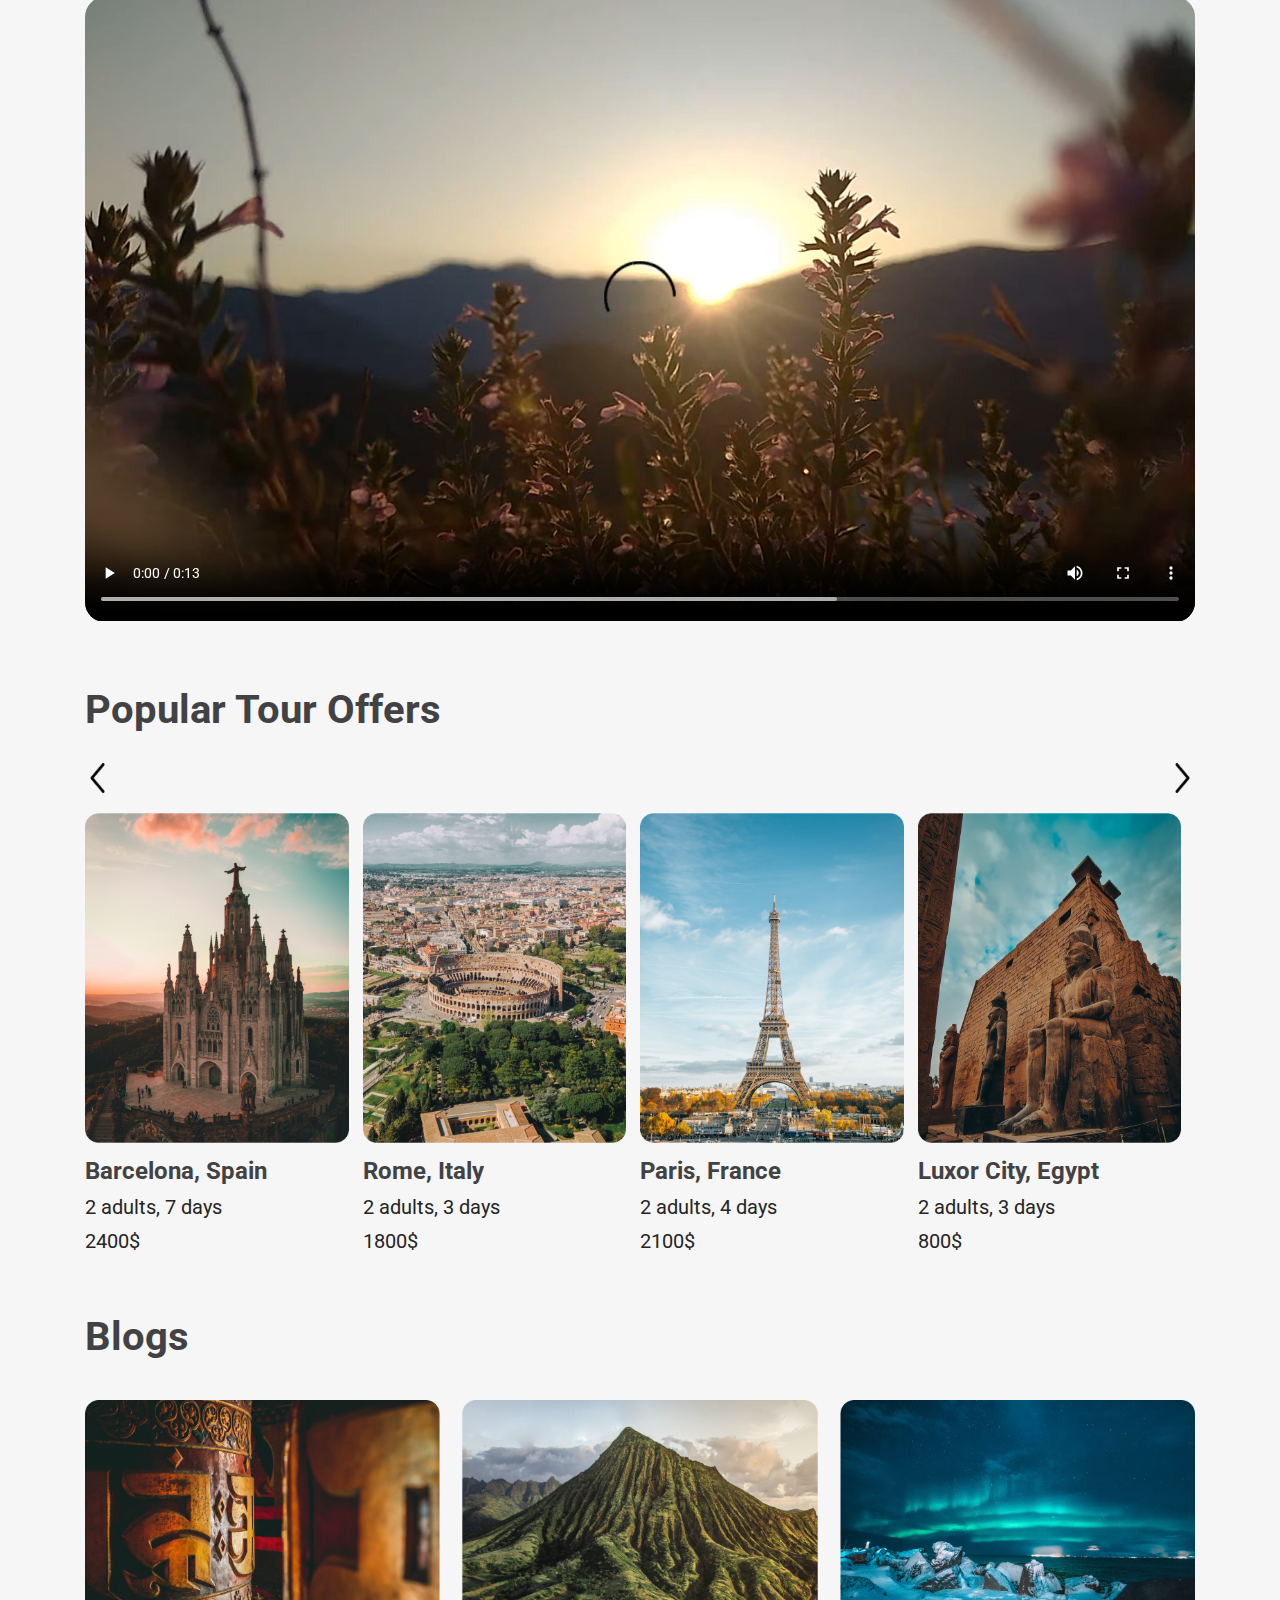
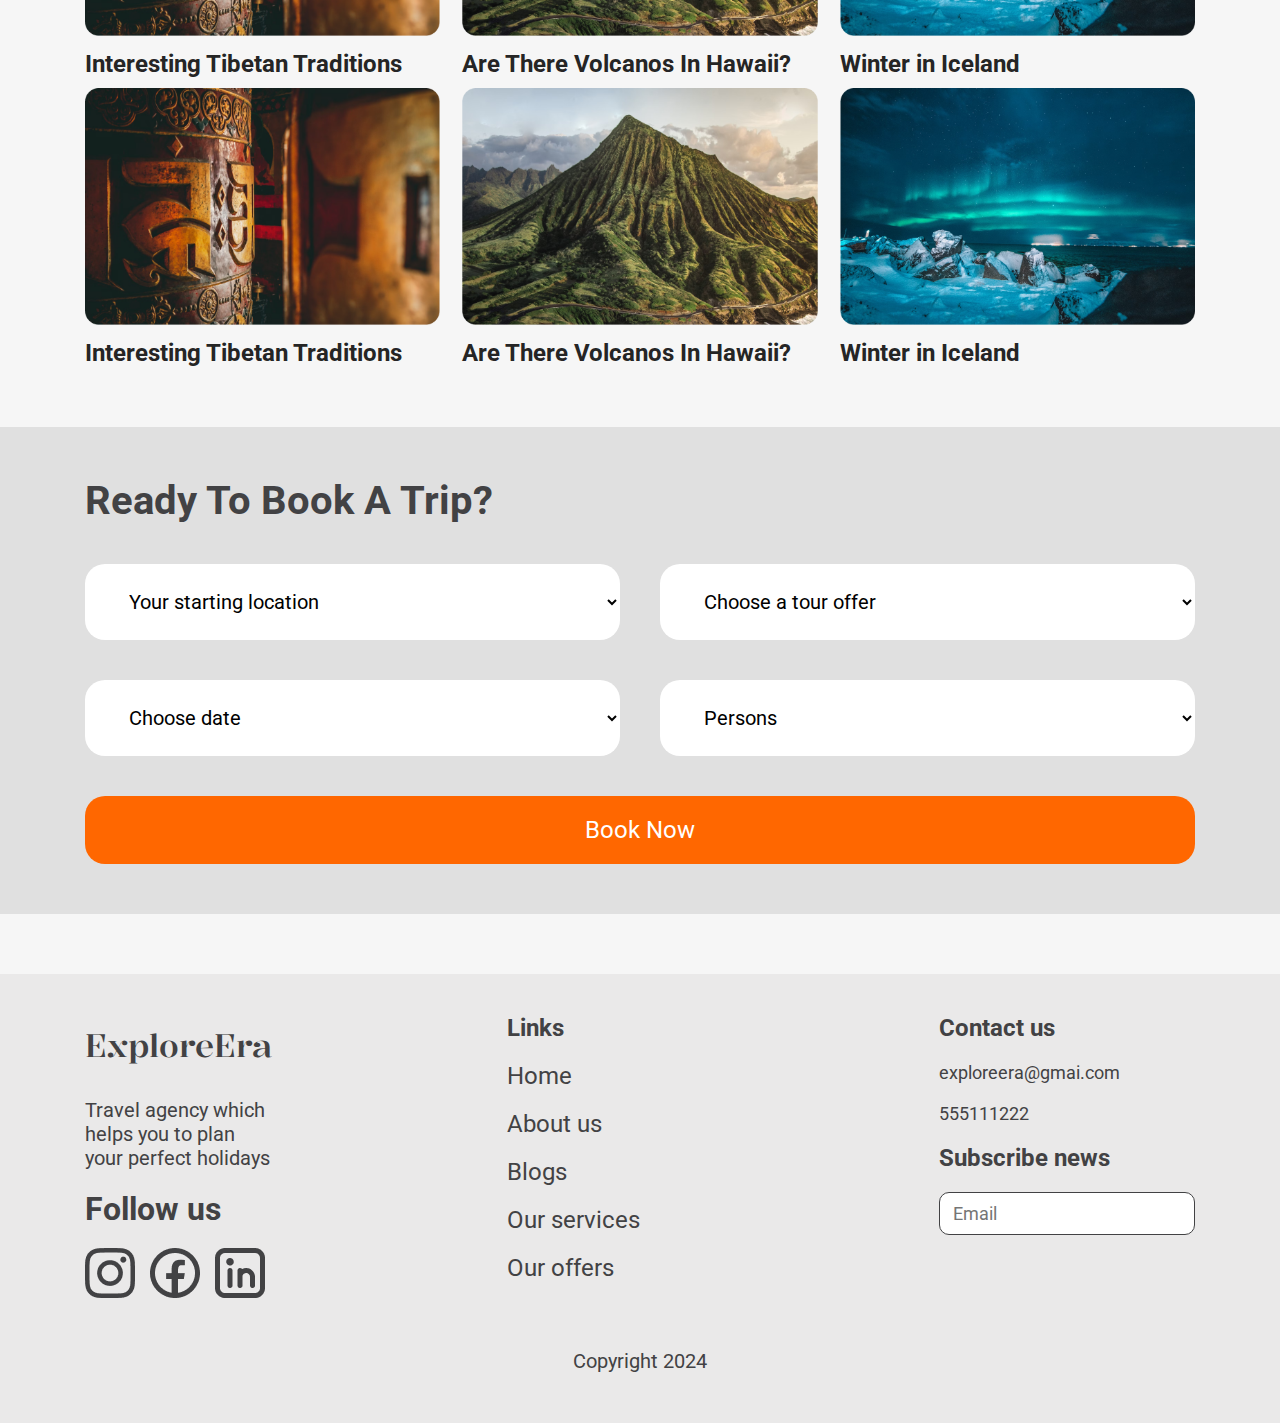
==== commit bf3c18a3: "Done" ====
--- a/Home/index.html
+++ b/Home/index.html
@@ -14,6 +14,24 @@
             <div class="logo">
                 <a id="logo-text" href="./index.html">ExploreEra</a>
             </div>
+            <span class="burger">
+            
+            </span>
+
+            <div class="burger-output-container">
+                <span class="close"></span>
+                <div class="burger-output">
+                    <a href="../sign_in/sign_in.html">Sign in</a>
+                    <a href="../sign_up/sign_up.html">Sign up</a>
+                    <span class="burger-line"></span>
+                    <a href="./index.html">Home</a>
+                    <a href="#">About us</a>
+                    <a href="#">Blogs</a>
+                    <a href="../services/flights/flights.html">Our services</a>
+                    <a href="#">Our offers</a>
+                </div>
+            </div>
+
             <menu>
                 <a href="./index.html">Home</a>
                 <a href="#">About us</a>
@@ -137,23 +155,25 @@
     <footer>
         <div class="footer-container">
             <div class="footer-links">
-                <div class="first-section">
-                    <h1>ExploreEra</h1>
-                    <p>Travel agency which helps you to plan your perfect holidays</p>
-                    <h3>Follow us</h3>
-                    <div class="social-links">
-                        <img src="../data/images/social-icons/Vector.png" alt="instagram">
-                        <img src="../data/images/social-icons/Vector(1).png" alt="Facebook">
-                        <img src="../data/images/social-icons/Vector(2).png" alt="Linkdin">
+                <div class="footer-responsive">
+                    <div class="first-section">
+                        <h1>ExploreEra</h1>
+                        <p>Travel agency which helps you to plan your perfect holidays</p>
+                        <h3>Follow us</h3>
+                        <div class="social-links">
+                            <img src="../data/images/social-icons/Vector.png" alt="instagram">
+                            <img src="../data/images/social-icons/Vector(1).png" alt="Facebook">
+                            <img src="../data/images/social-icons/Vector(2).png" alt="Linkdin">
+                        </div>
                     </div>
-                </div>
-                <div class="second-section">
-                    <h5>Links</h5>
-                    <p>Home</p>
-                    <p>About us</p>
-                    <p>Blogs</p>
-                    <p>Our services</p>
-                    <p>Our offers</p>
+                    <div class="second-section">
+                        <h5>Links</h5>
+                        <p>Home</p>
+                        <p>About us</p>
+                        <p>Blogs</p>
+                        <p>Our services</p>
+                        <p>Our offers</p>
+                    </div>
                 </div>
                 <div class="third-section">
                     <div class="contact">
--- a/Home/style.css
+++ b/Home/style.css
@@ -34,6 +34,7 @@
 .header-fixed {
     background-color: var(--bg-color);
 }
+
 .user-default {
     background-image: url(../data/images/user-icon/User\(1\).png);
 }
@@ -109,6 +110,14 @@
     cursor: pointer;
 }
 
+.burger {
+    display: none;
+}
+
+.burger-output-container {
+    display: none;
+}
+
 #clickUserContainer {
     position: absolute;
     top: 120px;
@@ -142,7 +151,7 @@
     width: 100%;
     height: 100vh;
     display: flex;
-    justify-content: center;  
+    justify-content: center;
 }
 
 .main-img {
@@ -155,7 +164,7 @@
     padding: 0 170px;
     display: flex;
     justify-content: center;
-    align-items: center; 
+    align-items: center;
 }
 
 
@@ -163,6 +172,7 @@
     z-index: 98;
     display: flex;
     flex-direction: column;
+    gap: 10px;
     align-items: center;
     justify-content: center;
     margin: 0 auto;
@@ -241,7 +251,6 @@
     width: 100%;
     display: flex;
     justify-content: space-between;
-    align-items: center;
     gap: 1rem;
 }
 
@@ -249,7 +258,7 @@
     width: 40%;
 }
 
-.first-card-img img{
+.first-card-img img {
     width: 100%;
     border-radius: 20px;
 }
@@ -287,7 +296,7 @@
     margin-bottom: 40px;
 }
 
-.video video{
+.video video {
     width: 100%;
     max-width: 1580px;
     border-radius: 40px;
@@ -354,7 +363,7 @@
     flex: 0 0 auto;
 }
 
-.carousel-card-img img{
+.carousel-card-img img {
     width: 100%;
 }
 
@@ -383,7 +392,7 @@
     max-width: 1580px;
 }
 
-.blogs-container h1{
+.blogs-container h1 {
     font-size: 40px;
     color: var(--text-title-color);
     margin-bottom: 40px;
@@ -393,18 +402,23 @@
     width: 100%;
     display: flex;
     flex-wrap: wrap;
+    justify-content: space-between;
     gap: 20px;
 }
 
 .blog-cards {
-    width: 513px;
+    width: 32%;
     display: flex;
     flex-direction: column;
     gap: 10px;
 }
 
+.blogs-img {
+    max-width: 100%;
+}
+
 .blogs-img img {
-    width: 100%;
+    max-width: 100%;
 }
 
 .blog-cards h3 {
@@ -439,7 +453,7 @@
     display: grid;
     grid-template-rows: repeat(2, auto);
     grid-template-columns: repeat(2, 1fr);
-    gap: 40px; 
+    gap: 40px;
     margin-bottom: 40px;
 }
 
@@ -495,7 +509,12 @@
     width: 100%;
     display: flex;
     justify-content: space-between;
-    align-items: center;
+}
+
+.footer-responsive {
+    width: 50%;
+    display: flex;
+    justify-content: space-between;
 }
 
 .first-section {
@@ -503,7 +522,7 @@
     flex-direction: column;
     gap: 20px;
     width: min-content;
-} 
+}
 
 .first-section h1 {
     font-family: "Kalnia", serif;
@@ -555,13 +574,14 @@
     display: flex;
     flex-direction: column;
     gap: 20px;
-} 
-.third-section .contact h2{
+}
+
+.third-section .contact h2 {
     font-size: 32px;
     color: var(--text-title-color);
 }
 
-.third-section .contact p{
+.third-section .contact p {
     font-size: 24px;
     color: var(--text-title-color);
 }
@@ -588,4 +608,737 @@
 .copyright p {
     font-size: 24px;
     color: var(--text-title-color);
+}
+
+
+/* -------------------------------------------- Responsive ----------------------------------- */
+
+/* Responsive Styles for Various Sections */
+
+@media screen and (max-width: 1580px) {
+    header {
+        padding: 20px 85px;
+    }
+
+    .logo a {
+        font-size: 36px;
+    }
+
+    menu {
+        width: auto;
+    }
+
+    menu a {
+        font-size: 20px;
+    }
+
+    /* Main Section */
+    .main-img {
+        padding: 0 85px;
+    }
+
+    .main-text h1 {
+        font-size: 48px;
+    }
+
+    .main-text p {
+        font-size: 28px;
+    }
+
+    .main-text button {
+        padding: 15px 30px;
+        font-size: 20px;
+    }
+
+    /* Services Section */
+    .services {
+        padding: 0 85px;
+    }
+
+    .services-card {
+        gap: 20px;
+    }
+
+    .first-card h3 {
+        font-size: 24px;
+    }
+
+    .first-card p {
+        font-size: 16px;
+    }
+
+    /* Video Section */
+    .video-section {
+        padding: 0 85px;
+    }
+
+    .video video {
+        border-radius: 20px;
+    }
+
+    /* Tour Offers Section */
+    .tour-offers-section {
+        padding: 0 85px;
+    }
+
+    .carousel-card {
+        width: 25%;
+    }
+
+    .carousel-card-container {
+        gap: 0px;
+    }
+
+    .carousel-card-img {
+        max-width: 95%;
+    }
+
+    .tour-title h1 {
+        font-size: 40px;
+    }
+
+    .carousel-card h3 {
+        font-size: 24px;
+    }
+
+    .carousel-card p {
+        font-size: 20px;
+    }
+
+    /* Blogs Section */
+    .blogs-section {
+        padding: 0 85px;
+    }
+
+    .blog-cards {
+        width: 32%;
+    }
+
+    .blog-cards-container {
+        flex-wrap: wrap;
+        justify-content: space-between;
+        gap: 10px;
+    }
+
+    .blogs-img img {
+        border-radius: 10px;
+    }
+
+    .blog-cards h3 {
+        font-size: 24px;
+    }
+
+    /* Tour Book Section */
+    .book {
+        padding: 50px 85px;
+    }
+
+    .book-container h1 {
+        font-size: 40px;
+    }
+
+    .book-input select {
+        padding: 25px 40px;
+        font-size: 20px;
+    }
+
+    .book-container button {
+        padding: 20px 0;
+        font-size: 24px;
+    }
+
+    /* Footer Section */
+    footer {
+        padding: 40px 85px 10px 85px;
+    }
+
+    .first-section h1 {
+        font-size: 32px;
+    }
+
+    .first-section p {
+        font-size: 20px;
+    }
+
+    .social-links {
+        gap: 15px;
+    }
+
+    .second-section h5 {
+        font-size: 24px;
+    }
+
+    .third-section .contact h2,
+    .third-section .sub-news h2 {
+        font-size: 24px;
+    }
+
+    .third-section .contact p,
+    .third-section .sub-news input {
+        font-size: 18px;
+    }
+
+    .copyright p {
+        font-size: 20px;
+    }
+}
+
+
+@media screen and (min-width: 768px) and (max-width: 1023px) {
+
+    /* Header */
+    .burger {
+        position: relative;
+        width: 30px;
+        height: 20px;
+        display: block;
+        background-image: url(../data/images/icons/burger-white.png);
+    }
+
+    .burger-scroll {
+        position: relative;
+        width: 30px;
+        height: 20px;
+        display: block;
+        background-image: url(../data/images/icons/burger.png);
+    }
+
+    .burger-output-container {
+        position: absolute;
+        right: 40px;
+        top: 40px;
+        background-color: white;
+        border-radius: 12px;
+    }
+
+    .burger-output {
+        width: 100%;
+        display: flex;
+        flex-direction: column;
+        gap: 10px;
+        padding: 20px 45px;
+        color: black;
+        font-size: 20px;
+    }
+
+    .burger-output-container .close {
+        position: absolute;
+        background-image: url(../data/images/icons/close.png);
+        background-size: cover;
+        width: 15px;
+        height: 15px;
+        right: 15px;
+        top: 15px;
+    }
+
+    .burger-output .burger-line {
+        width: 100%;
+        border-bottom: 1px solid black;
+        padding: 5px 0;
+    }
+
+    .burger-output a {
+        color: black;
+    }
+
+    /* Header */
+
+    header {
+        padding: 10px 40px;
+    }
+
+    .logo a {
+        font-size: 28px;
+    }
+
+    menu {
+        display: none;
+    }
+
+    menu a {
+        font-size: 20px;
+    }
+
+    /* Main Section */
+    .main-img {
+        padding: 0 40px;
+    }
+
+    .main-text h1 {
+        font-size: 30px;
+    }
+
+    .main-text p {
+        font-size: 24px;
+    }
+
+    .main-text button {
+        padding: 10px 30px;
+        font-size: 20px;
+    }
+
+    /* Services Section */
+    .services {
+        padding: 0 40px;
+    }
+
+    .services-title h1 {
+        font-size: 32px;
+    }
+
+    .services-title p {
+        font-size: 20px;
+    }
+
+    .services-card {
+        gap: 20px;
+    }
+
+    .first-card h3 {
+        font-size: 24px;
+    }
+
+    .first-card p {
+        font-size: 16px;
+    }
+
+    /* Video Section */
+    .video-section {
+        padding: 0 40px;
+    }
+
+    .video-title h1 {
+        font-size: 40px;
+    }
+
+    .video video {
+        border-radius: 20px;
+    }
+
+    /* Tour Offers Section */
+    .tour-offers-section {
+        padding: 0 40px;
+    }
+
+    .carousel-card-container {
+        overflow-x: scroll;
+        scrollbar-width: none;
+        gap: 20px;
+    }
+
+    .carousel {
+        display: none;
+    }
+
+    .carousel-card {
+        width: 45%;
+    }
+
+    .carousel-card-img {
+        max-width: 100%;
+    }
+
+    .tour-title h1 {
+        font-size: 40px;
+    }
+
+    .carousel-card h3 {
+        font-size: 20px;
+    }
+
+    .carousel-card p {
+        font-size: 18px;
+    }
+
+    /* Blogs Section */
+    .blogs-section {
+        padding: 0 40px;
+    }
+
+    .blogs-container h1 {
+        font-size: 40px;
+    }
+
+    .blog-cards {
+        width: 49%;
+    }
+
+    .services-card {
+        flex-wrap: wrap;
+    }
+
+    .first-card {
+        width: 48%;
+    }
+
+    .blog-cards-container {
+        flex-wrap: wrap;
+        justify-content: space-between;
+        gap: 10px;
+    }
+
+    .blogs-img img {
+        border-radius: 10px;
+    }
+
+    .blog-cards h3 {
+        font-size: 24px;
+    }
+
+    /* Tour Book Section */
+    .book {
+        padding: 50px 40px;
+    }
+
+    .book-container h1 {
+        font-size: 40px;
+    }
+
+    .book-input {
+        gap: 20px;
+    }
+
+    .book-input select {
+        padding: 20px 30px;
+        font-size: 20px;
+    }
+
+    .book-input select option {
+        font-size: 20px;
+    }
+
+    .book-container button {
+        border-radius: 15px;
+        padding: 20px 0;
+        font-size: 22px;
+    }
+
+    /* Footer Section */
+    footer {
+        padding: 40px 40px 10px 40px;
+    }
+
+    .footer-links {
+        width: 100%;
+        display: flex;
+        flex-direction: column;
+        gap: 30px;
+    }
+
+    .footer-responsive {
+        width: 100%;
+        display: flex;
+        justify-content: flex-start;
+    }
+
+    .first-section {
+        width: 50%;
+    }
+
+    .third-section {
+        width: 100%;
+        justify-content: flex-start;
+        flex-direction: row;
+    }
+
+    .contact {
+        width: 48%;
+    }
+
+    .first-section h1,
+    .first-section h3 {
+        font-size: 28px;
+        font-weight: 400;
+    }
+
+    .first-section p {
+        font-size: 20px;
+    }
+
+    .social-links {
+        gap: 15px;
+    }
+
+    .second-section h5 {
+        font-size: 28px;
+    }
+
+    .third-section .contact h2,
+    .third-section .sub-news h2,
+    .second-section h5 {
+        font-weight: 400;
+        font-size: 28px;
+    }
+
+    .second-section p {
+        font-size: 20px;
+    }
+
+    .third-section .contact p,
+    .third-section .sub-news input {
+        font-size: 20px;
+    }
+
+    .copyright p {
+        font-size: 24px;
+    }
+
+}
+
+@media screen and (max-width: 768px) {
+
+    /* Header */
+    .burger {
+        width: 30px;
+        height: 20px;
+        display: block;
+        background-image: url(../data/images/icons/burger-white.png);
+    }
+
+    .burger-scroll {
+        width: 30px;
+        height: 20px;
+        display: block;
+        background-image: url(../data/images/icons/burger.png);
+    }
+
+    header {
+        padding: 8px 45px;
+    }
+
+    .logo a {
+        font-size: 28px;
+    }
+
+    menu {
+        display: none;
+    }
+
+    menu a {
+        font-size: 18px;
+    }
+
+    /* Main Section */
+    .main-img {
+        padding: 0 45px;
+    }
+
+    .main-text h1 {
+        font-size: 24px;
+    }
+
+    .main-text p {
+        font-size: 16px;
+    }
+
+    .main-text button {
+        padding: 10px 25px;
+        font-size: 16px;
+        border-radius: 15px;
+    }
+
+    /* Services Section */
+    .services {
+        padding: 0 45px;
+    }
+
+    .services-title h1 {
+        font-size: 22px;
+    }
+
+    .services-title p {
+        font-size: 14px;
+    }
+
+    .seeAll {
+        display: none;
+    }
+
+    .services-card {
+        flex-direction: column;
+        gap: 20px;
+    }
+
+    .first-card h3 {
+        font-size: 20px;
+    }
+
+    .first-card p {
+        font-size: 16px;
+    }
+
+    .services-card {
+        flex-wrap: wrap;
+    }
+
+    .first-card {
+        width: 100%;
+    }
+
+    /* Video Section */
+    .video-section {
+        padding: 0 45px;
+    }
+
+    .video-title h1 {
+        font-size: 22px;
+    }
+
+    .video video {
+        border-radius: 20px;
+    }
+
+    /* Tour Offers Section */
+    .tour-offers-section {
+        padding: 0 40px;
+    }
+
+    .carousel-card-container {
+        overflow-x: scroll;
+        scrollbar-width: none;
+        gap: 20px;
+    }
+
+    .carousel {
+        display: none;
+    }
+
+    .carousel-card {
+        width: 100%;
+    }
+
+    .carousel-card-img {
+        max-width: 100%;
+    }
+
+    .tour-title h1 {
+        font-size: 20px;
+    }
+
+    .carousel-card h3 {
+        font-size: 18px;
+    }
+
+    .carousel-card p {
+        font-size: 18px;
+    }
+
+    /* Blogs Section */
+    .blogs-section {
+        padding: 0 45px;
+    }
+
+    .blogs-container h1 {
+        font-size: 22px;
+    }
+
+    .blog-cards {
+        width: 100%;
+    }
+
+    .blog-cards-container {
+        flex-wrap: wrap;
+        justify-content: space-between;
+        gap: 10px;
+    }
+
+    .blogs-img img {
+        border-radius: 10px;
+    }
+
+    .blog-cards h3 {
+        font-size: 20px;
+    }
+
+    /* Tour Book Section */
+    .book {
+        padding: 50px 45px;
+    }
+
+    .book-container h1 {
+        font-size: 22px;
+    }
+
+    .book-input {
+        gap: 20px;
+        display: flex;
+        flex-direction: column;
+    }
+
+    .book-input select {
+        padding: 10px 20px;
+        font-size: 20px;
+        border-radius: 10px;
+    }
+
+    .book-input select option {
+        font-size: 18px;
+    }
+
+    .book-container button {
+        border-radius: 15px;
+        padding: 20px 0;
+        font-size: 22px;
+    }
+
+    /* Footer Section */
+    footer {
+        padding: 40px 45px 10px 45px;
+    }
+
+    .footer-links {
+        width: 100%;
+        display: flex;
+        flex-direction: column;
+        gap: 30px;
+    }
+
+    .footer-responsive {
+        width: 100%;
+        display: flex;
+        flex-direction: column;
+        gap: 20px;
+    }
+
+    .first-section {
+        width: 100%;
+    }
+
+    .first-section h1,
+    .first-section h3 {
+        font-size: 28px;
+        font-weight: 400;
+    }
+
+    .first-section p {
+        font-size: 20px;
+    }
+
+    .social-links {
+        gap: 15px;
+    }
+
+    .second-section h5 {
+        font-size: 28px;
+    }
+
+    .third-section .contact h2,
+    .third-section .sub-news h2,
+    .second-section h5 {
+        font-weight: 400;
+        font-size: 28px;
+    }
+
+    .second-section p {
+        font-size: 20px;
+    }
+
+    .third-section .contact p,
+    .third-section .sub-news input {
+        font-size: 20px;
+    }
+
+    .copyright p {
+        font-size: 24px;
+    }
 }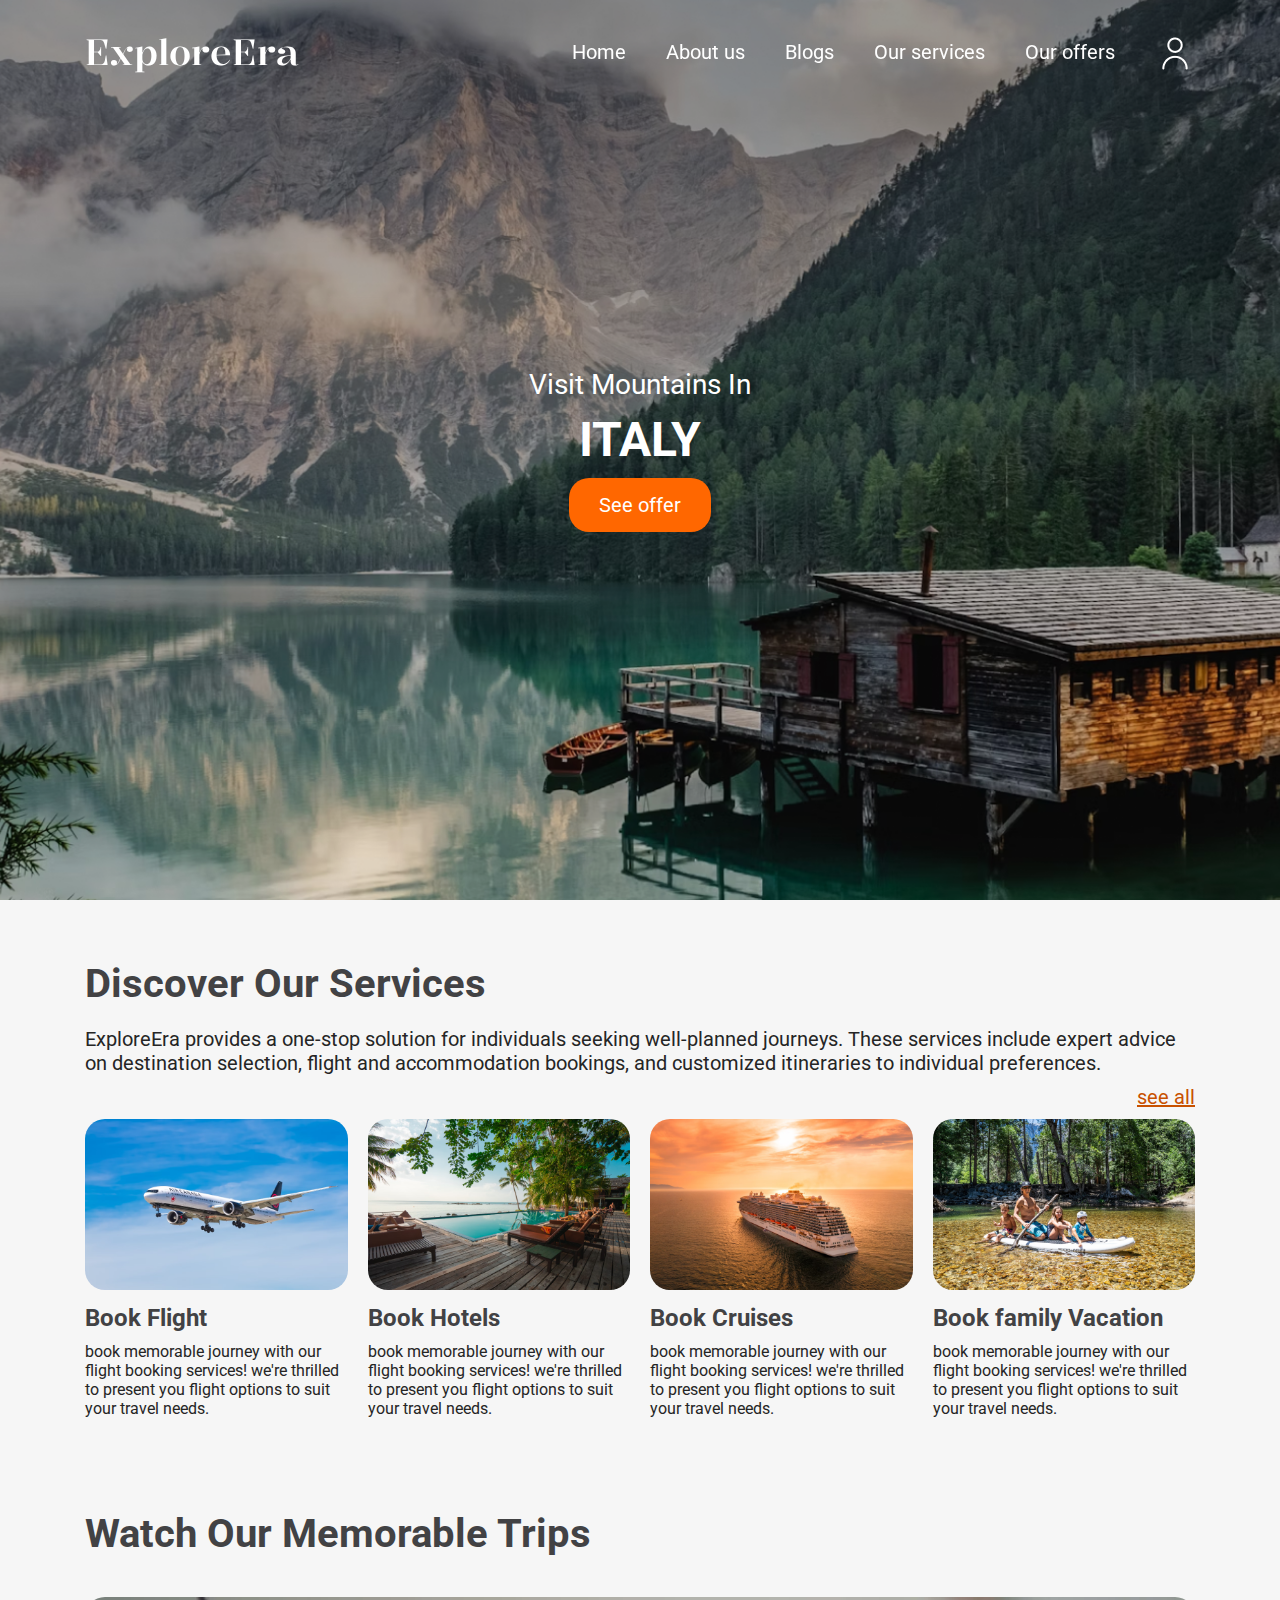
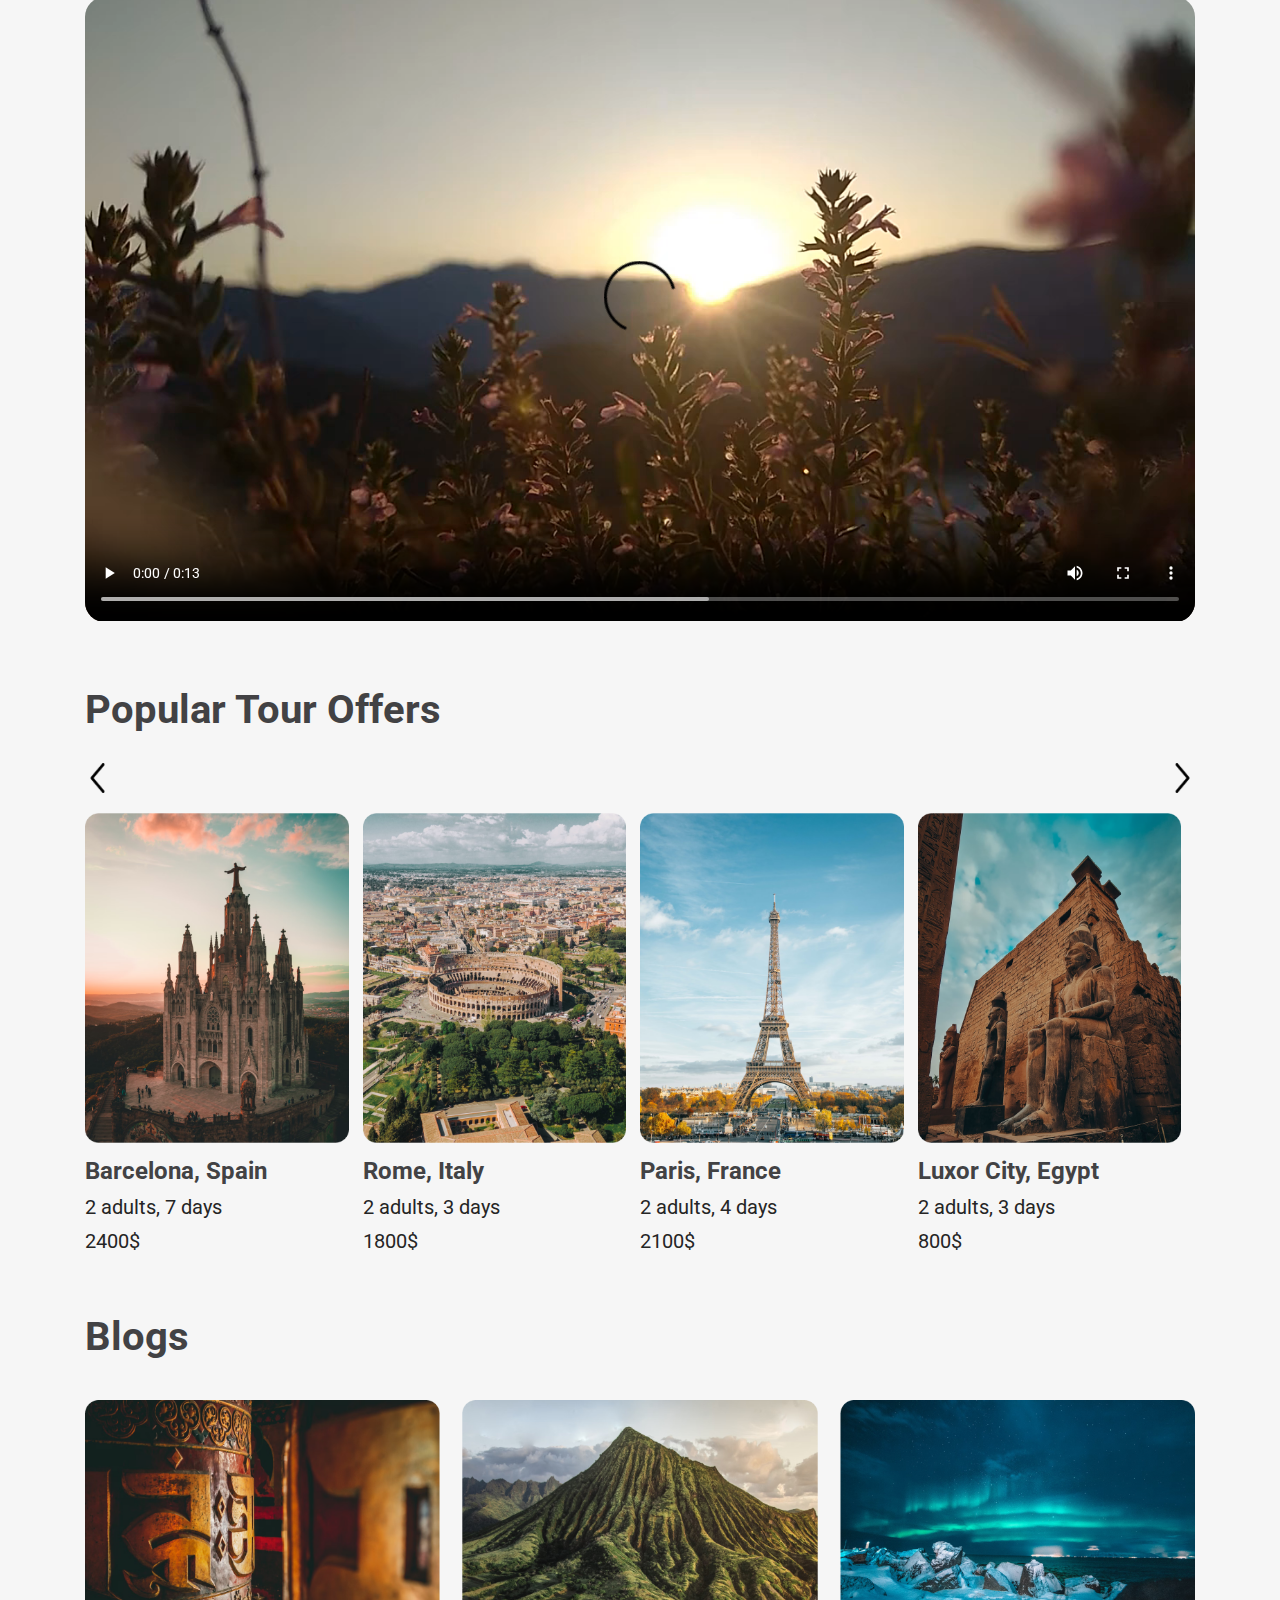
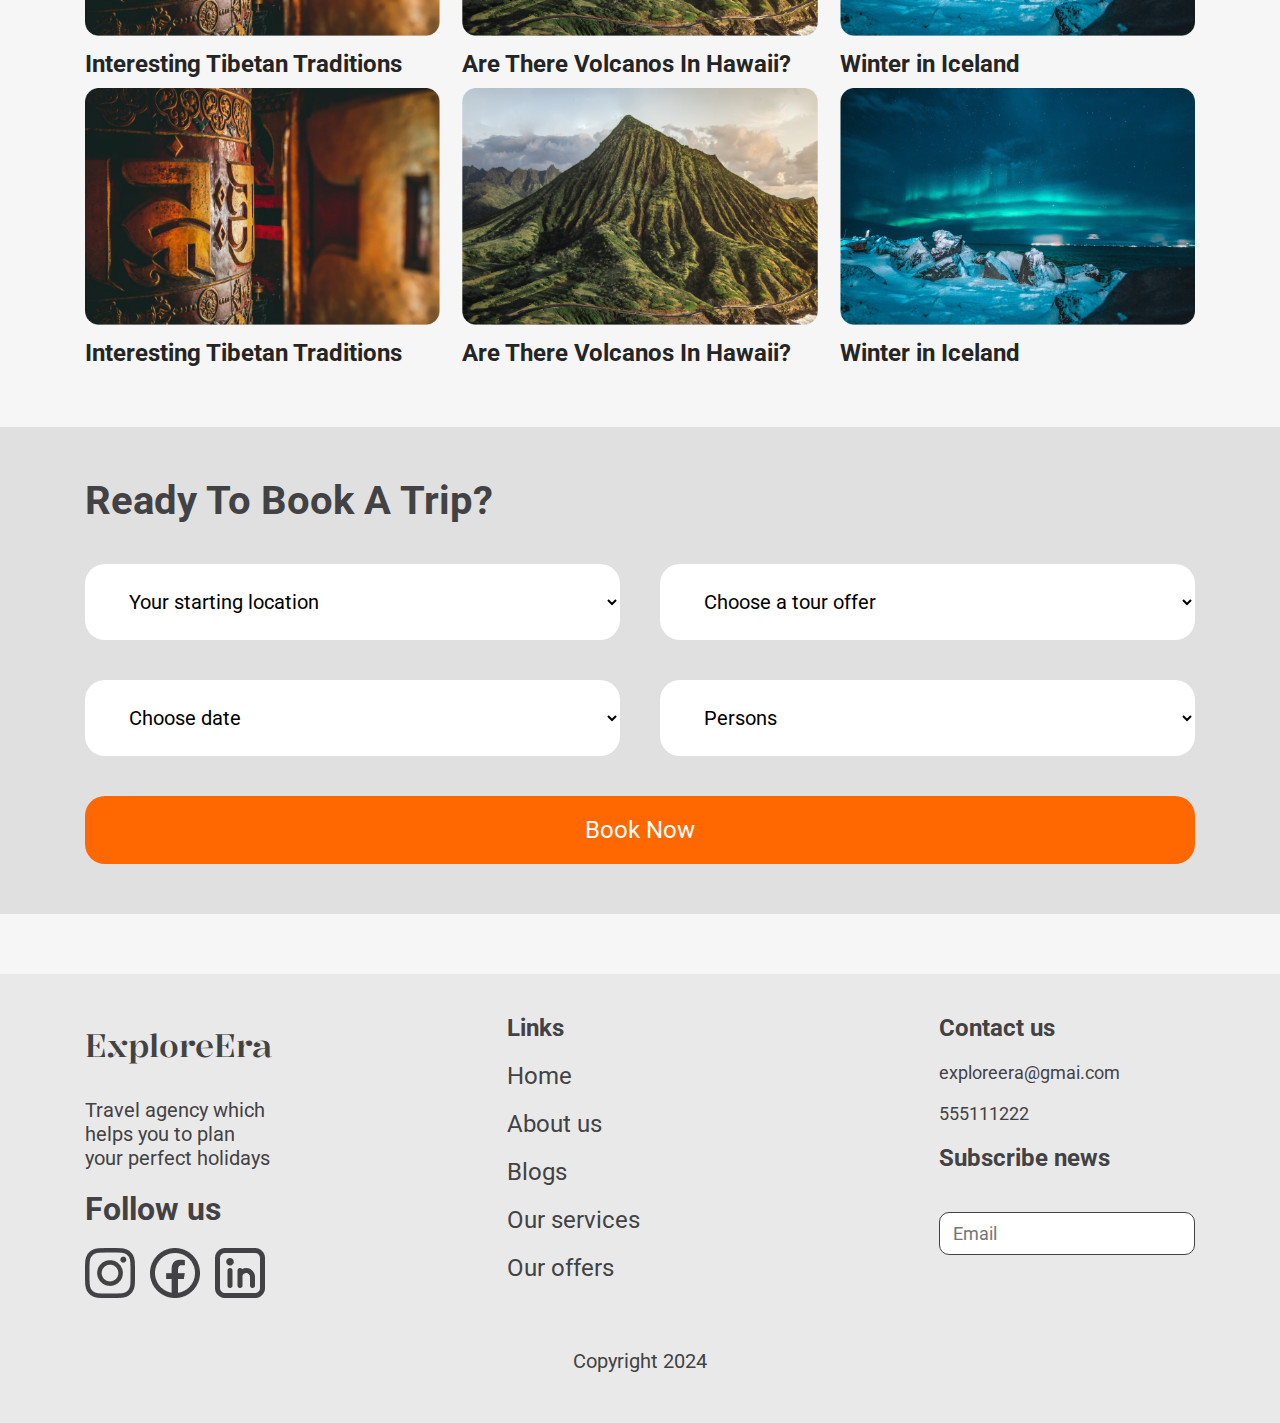
==== commit d79cfb63: "Lightehouse error fix" ====
--- a/Home/index.html
+++ b/Home/index.html
@@ -4,6 +4,7 @@
 <head>
     <meta charset="UTF-8">
     <meta name="viewport" content="width=device-width, initial-scale=1.0">
+    <meta name="description" content="Home default page whith multiple menues and content">
     <link rel="stylesheet" href="style.css">
     <title>ExploreEra</title>
 </head>
@@ -113,7 +114,8 @@
         <div class="book-container">
             <h1>Ready To Book A Trip?</h1>
             <div class="book-input">
-                <select id="dropdown" name="dropdown">
+                <label for="dropdown1"></label>
+                <select id="dropdown1" name="dropdown">
                     <option value="default" selected>Your starting location</option>
                     <option value="option1">Rome, Italy</option>
                     <option value="option2">Luxor City, Egypt</option>
@@ -125,7 +127,8 @@
                     <option value="option8">Hanauma, Hawaii</option>
                 </select>
 
-                <select id="dropdown" name="dropdown">
+                <label for="dropdown2"></label>
+                <select id="dropdown2" name="dropdown">
                     <option value="default" selected>Choose a tour offer</option>
                     <option value="option1">Adventure Tour</option>
                     <option value="option2">Cultural Immersion Tour</option>
@@ -133,14 +136,16 @@
                     <option value="option4">Culinary Tour</option>
                 </select>
 
-                <select id="dropdown" name="dropdown">
+                <label for="dropdown3"></label>
+                <select id="dropdown3" name="dropdown">
                     <option value="default" selected>Choose date</option>
                     <option value="option1">04/05/2024 - 04/10/2024</option>
                     <option value="option2">04/10/2024 - 04/15/2024</option>
                     <option value="option3">04/15/2024 - 04/20/2024</option>
                 </select>
 
-                <select id="dropdown" name="dropdown">
+                <label for="dropdown4"></label>
+                <select id="dropdown4" name="dropdown">
                     <option value="default" selected>Persons</option>
                     <option value="option1">1 - 3</option>
                     <option value="option2">3 - 6</option>
@@ -183,7 +188,8 @@
                     </div>
                     <div class="sub-news">
                         <h2>Subscribe news</h2>
-                        <input type="text" placeholder="Email">
+                        <label for="email"></label>
+                        <input id="email" type="text" placeholder="Email">
                     </div>
                 </div>
             </div>
--- a/Home/style.css
+++ b/Home/style.css
@@ -457,6 +457,10 @@
     margin-bottom: 40px;
 }
 
+.book-input label {
+    display: none;
+}
+
 .book-input select {
     padding: 33px 50px;
     background-color: white;
@@ -793,6 +797,7 @@
         height: 20px;
         display: block;
         background-image: url(../data/images/icons/burger-white.png);
+        cursor: pointer;
     }
 
     .burger-scroll {
@@ -829,6 +834,7 @@
         height: 15px;
         right: 15px;
         top: 15px;
+        cursor: pointer;
     }
 
     .burger-output .burger-line {
@@ -839,6 +845,10 @@
 
     .burger-output a {
         color: black;
+    }
+
+    .burger-output a:hover {
+        color: var(--button-hover);
     }
 
     /* Header */
@@ -1089,6 +1099,7 @@
 
     /* Header */
     .burger {
+        position: relative;
         width: 30px;
         height: 20px;
         display: block;
@@ -1096,10 +1107,50 @@
     }
 
     .burger-scroll {
+        position: relative;
         width: 30px;
         height: 20px;
         display: block;
         background-image: url(../data/images/icons/burger.png);
+    }
+
+    .burger-output-container {
+        position: absolute;
+        right: 40px;
+        top: 40px;
+        background-color: white;
+        border-radius: 12px;
+    }
+
+    .burger-output {
+        width: 100%;
+        display: flex;
+        flex-direction: column;
+        gap: 10px;
+        padding: 20px 45px;
+        color: black;
+        font-size: 20px;
+    }
+
+    .burger-output-container .close {
+        position: absolute;
+        background-image: url(../data/images/icons/close.png);
+        background-size: cover;
+        width: 15px;
+        height: 15px;
+        right: 15px;
+        top: 15px;
+        cursor: pointer;
+    }
+
+    .burger-output .burger-line {
+        width: 100%;
+        border-bottom: 1px solid black;
+        padding: 5px 0;
+    }
+
+    .burger-output a {
+        color: black;
     }
 
     header {
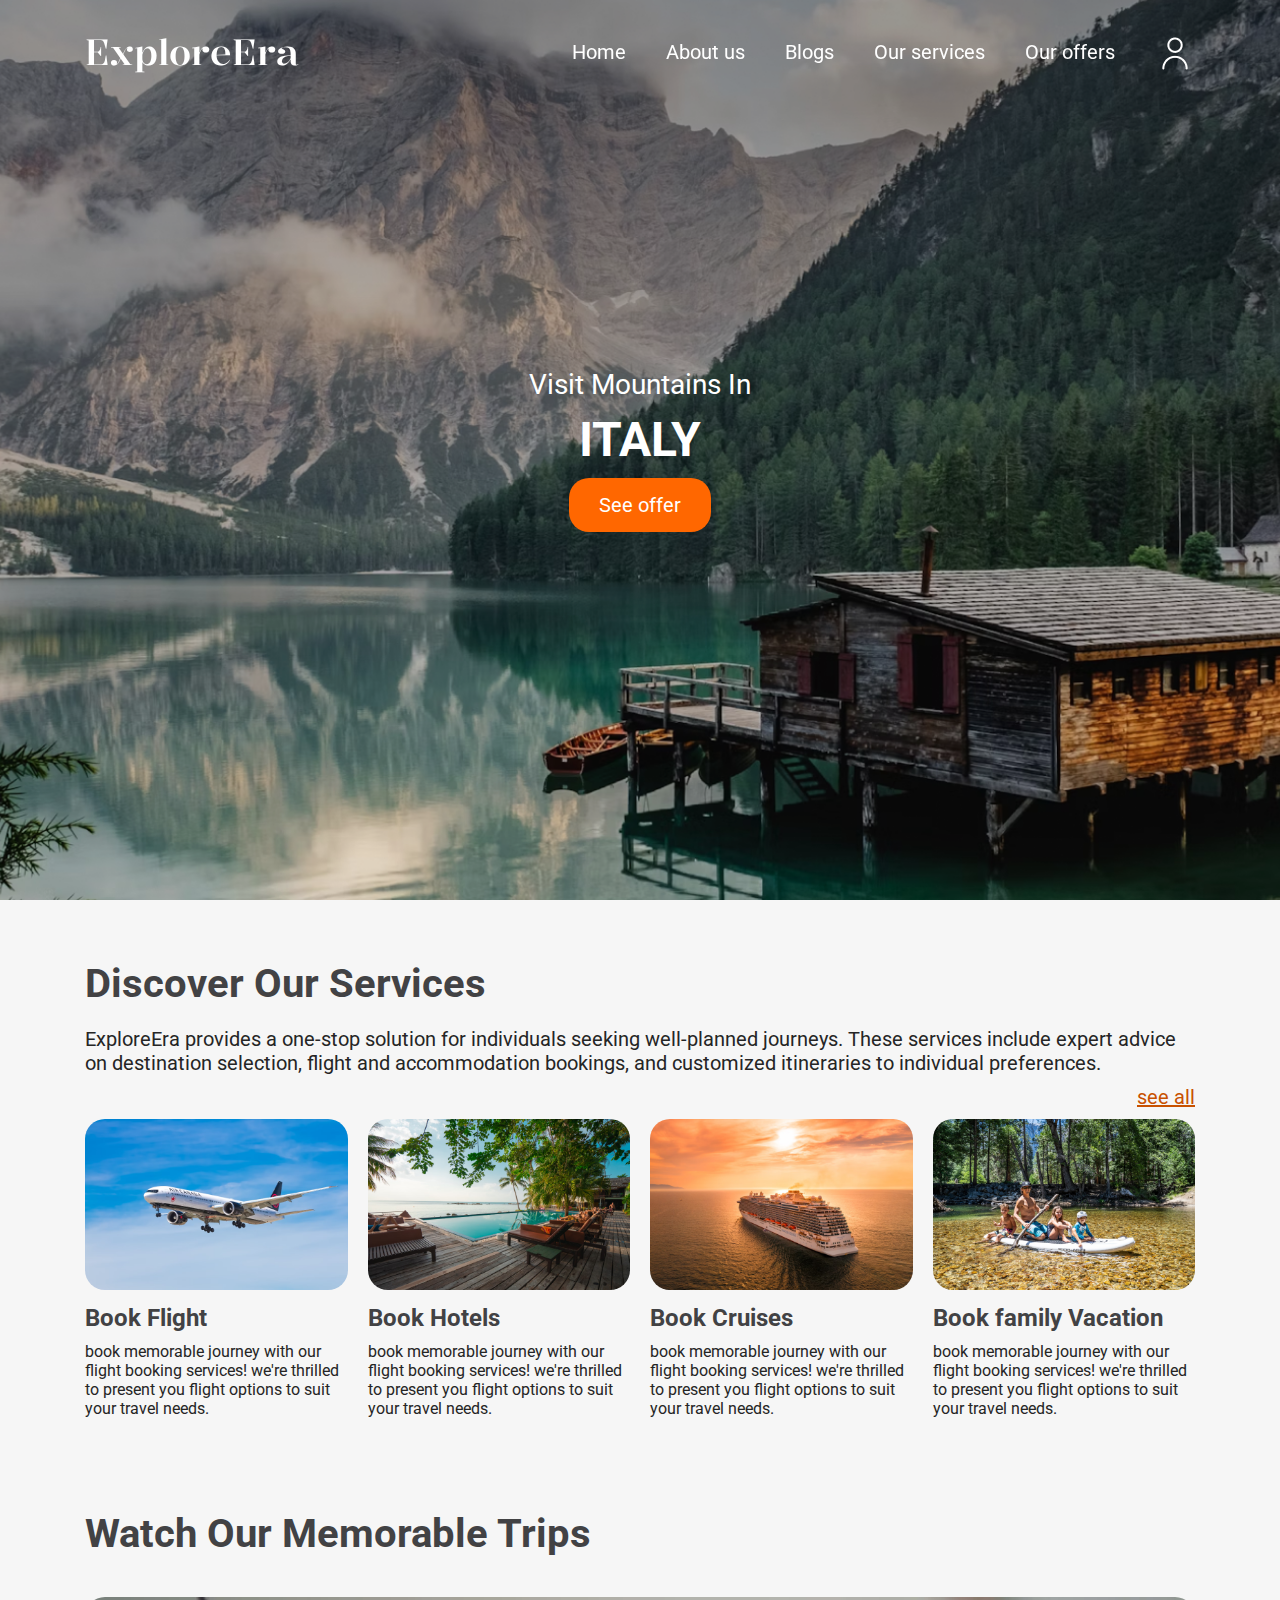
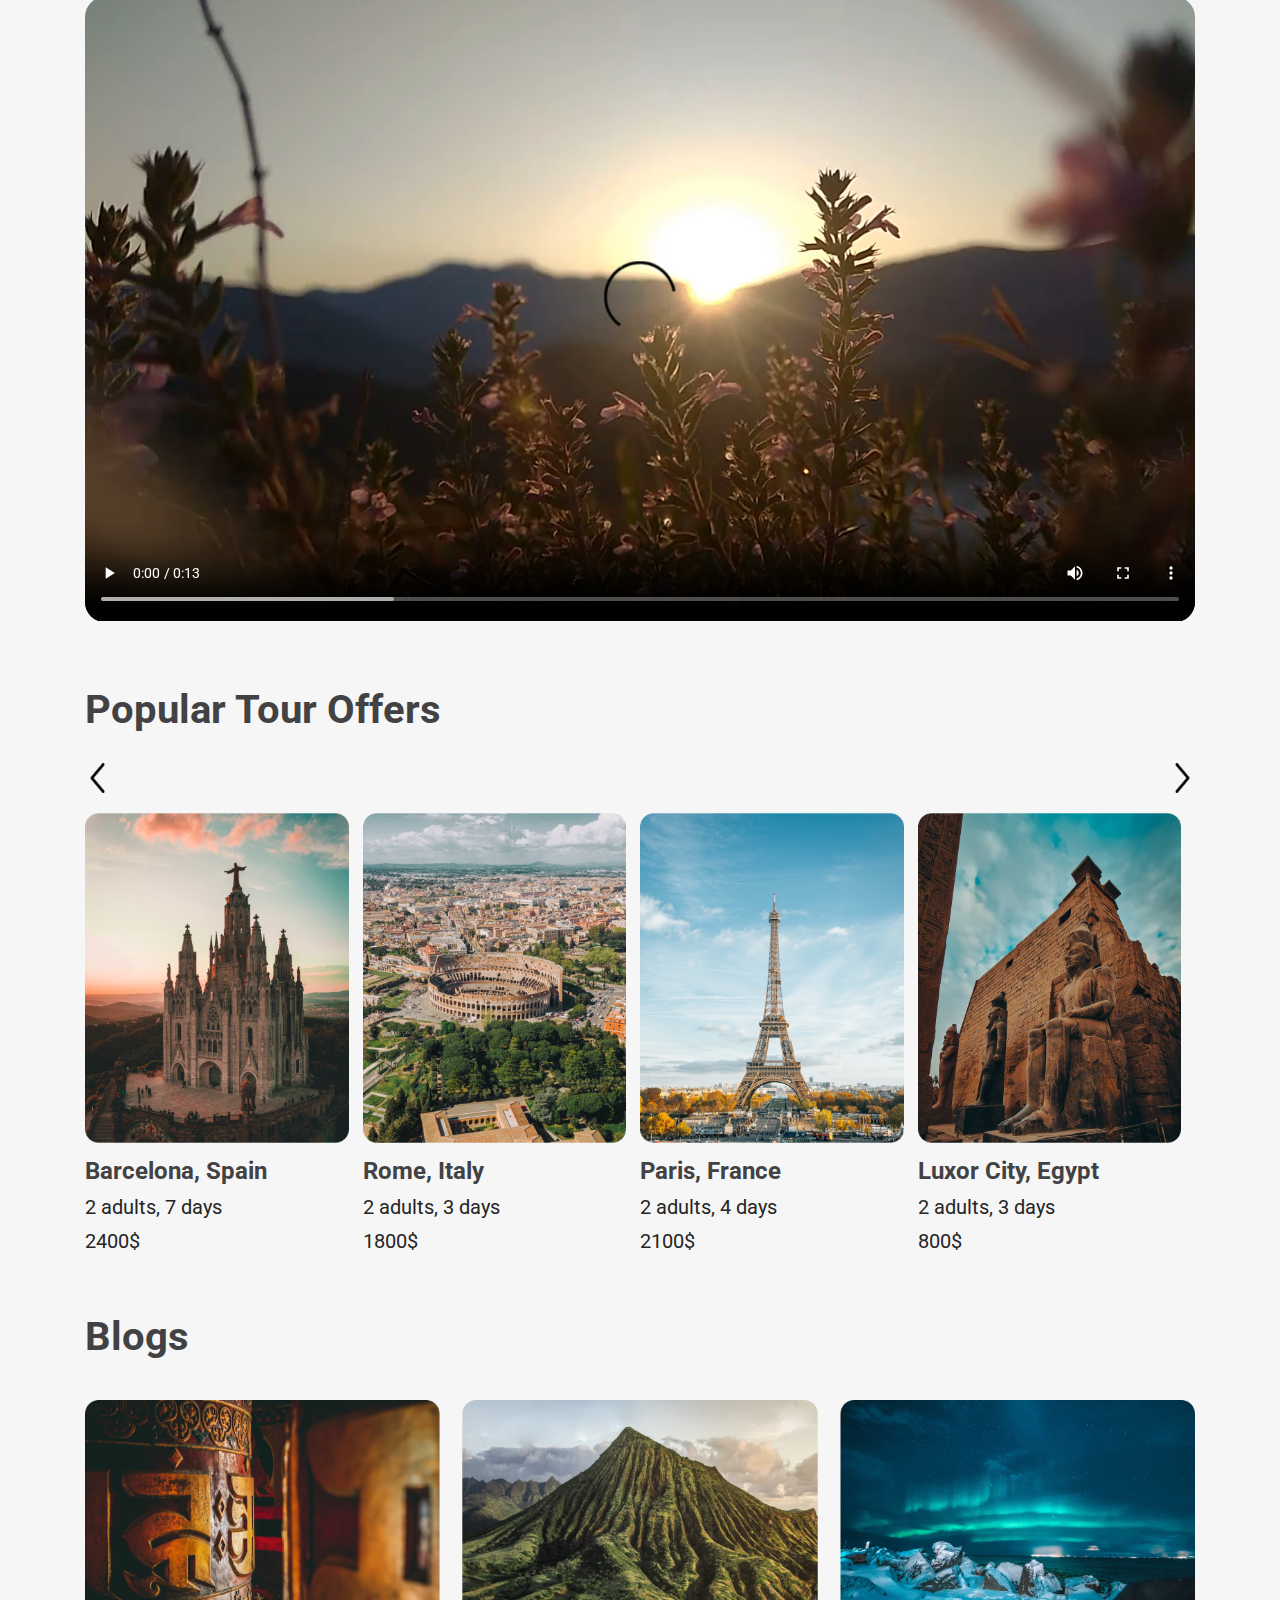
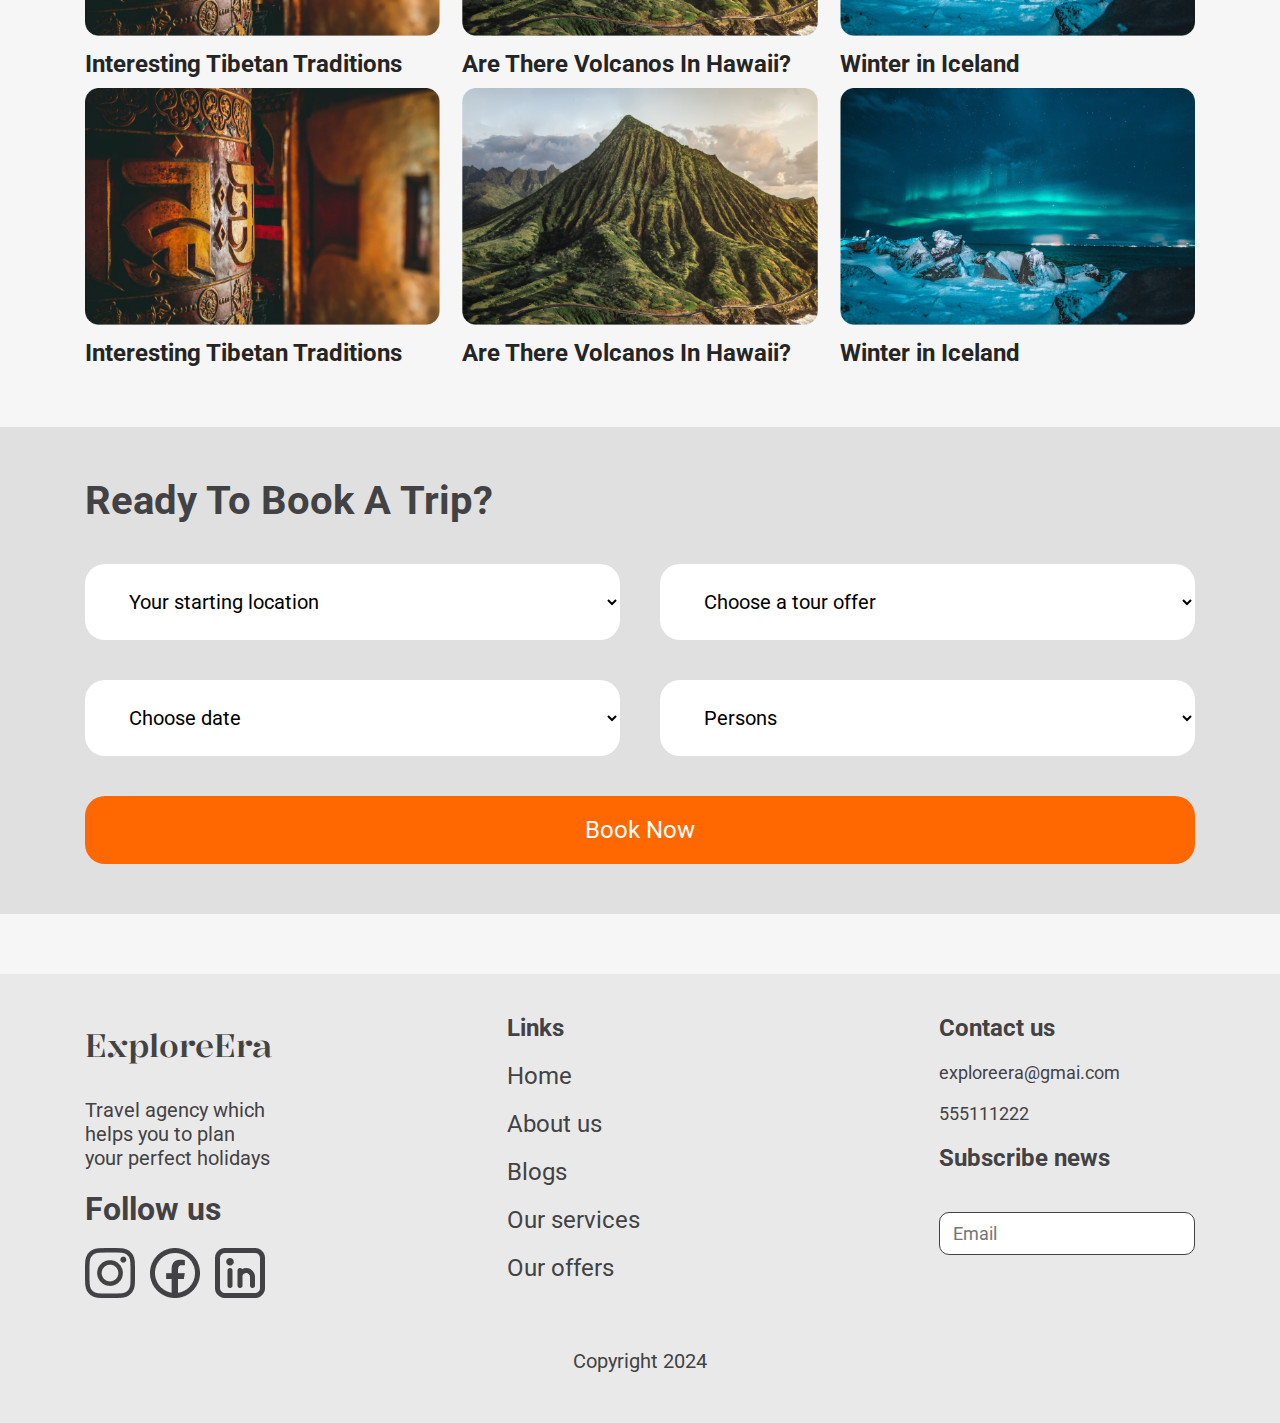
==== commit b7f00663: "Done" ====
--- a/Home/index.html
+++ b/Home/index.html
@@ -124,7 +124,7 @@
                     <option value="option5">Tsavo, Kenya</option>
                     <option value="option6">Prague, Chequia</option>
                     <option value="option7">Shanghai, China</option>
-                    <option value="option8">Hanauma, Hawaii</option>
+                    <option value="option8">Hanauma, Hawai</option>
                 </select>
 
                 <label for="dropdown2"></label>
